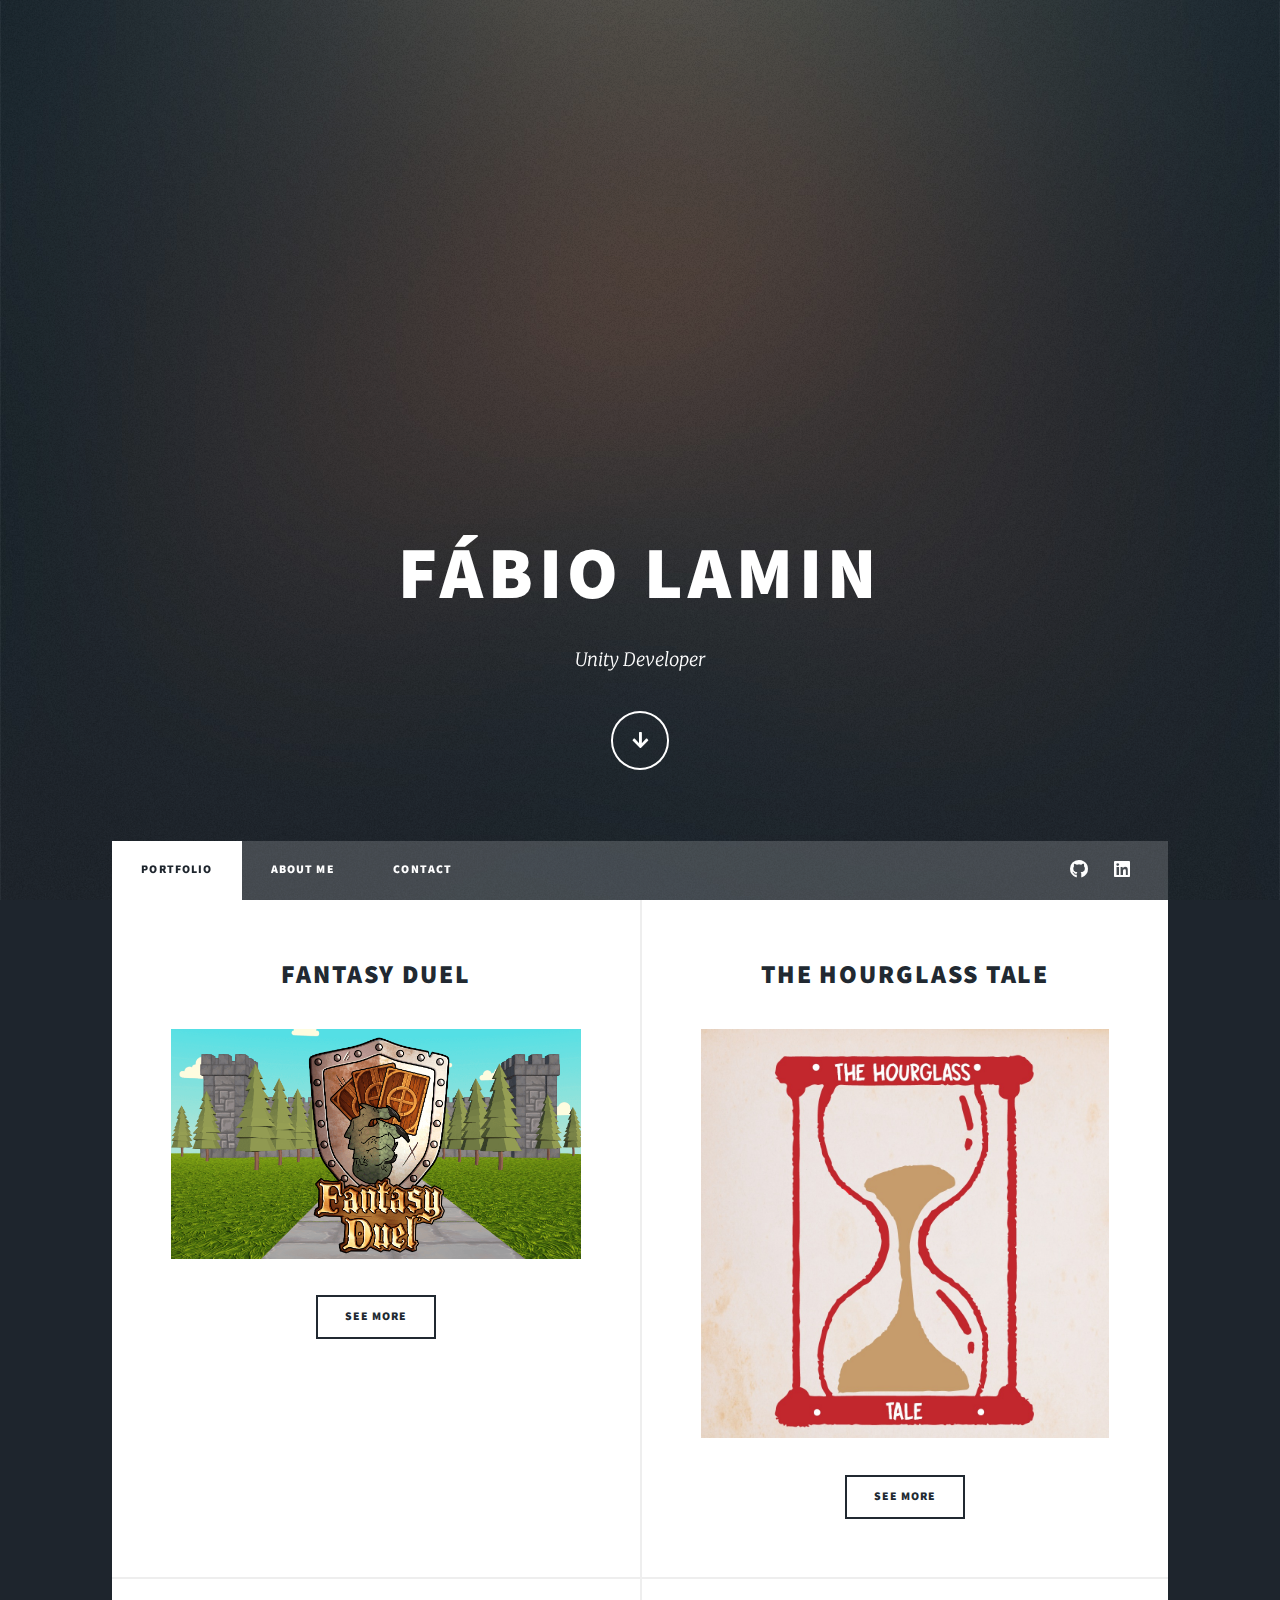
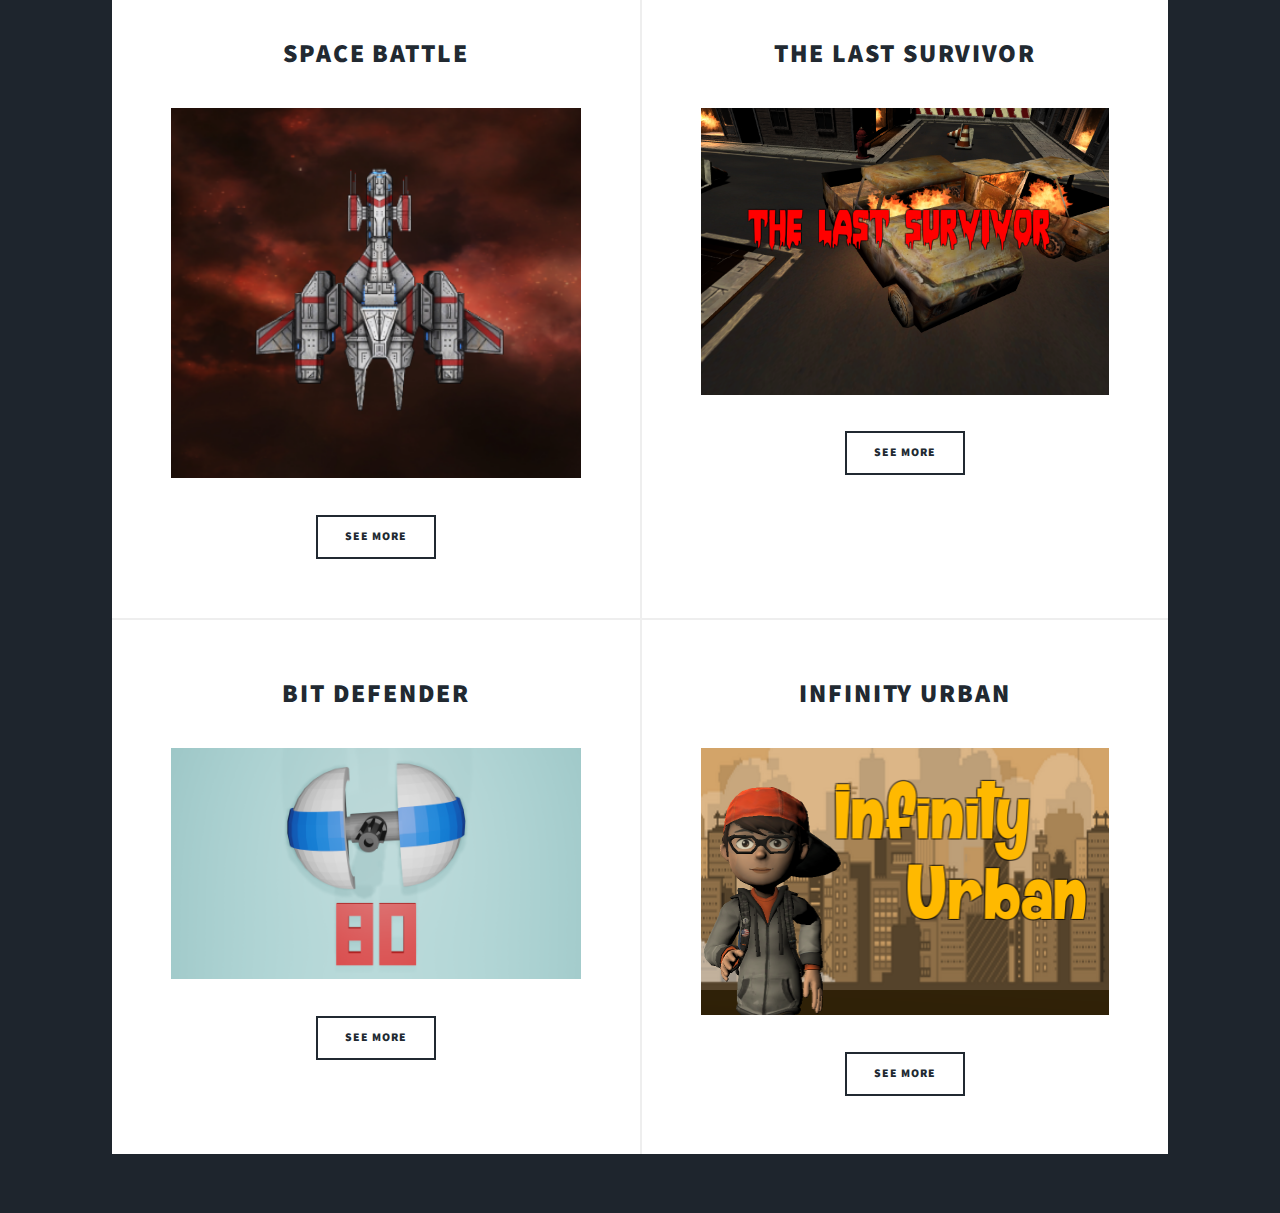
==== index.html @ de96f1af "Update index.html" ====
<!DOCTYPE HTML>

<html>
	<head>
		<title>Fábio Lamin</title>
		<meta charset="utf-8" />
		<meta name="viewport" content="width=device-width, initial-scale=1, user-scalable=no" />
		<link rel="stylesheet" href="assets/css/main.css" />
		<noscript><link rel="stylesheet" href="assets/css/noscript.css" /></noscript>
	</head>
	<body class="is-preload">

		<!-- Wrapper -->
			<div id="wrapper" class="fade-in">

				<!-- Intro -->
					<div id="intro">
						<h1>Fábio Lamin</h1>
						<p>Unity Developer</p>
						<ul class="actions">
							<li><a href="#header" class="button icon solid solo fa-arrow-down scrolly">Continue</a></li>
						</ul>
					</div>

				<!-- Header -->
					<header id="header">
						<a href="index.html" class="logo">Fábio Lamin</a>
					</header>

				<!-- Nav -->
					<nav id="nav">
						<ul class="links">
							<li class="active"><a href="index.html">Portfolio</a></li>
							<li><a href="aboutme.html">About me</a></li>
							<li><a href="contact.html">Contact</a></li>
						</ul>
						<ul class="icons">
			
							<li><a href="https://github.com/fabiolamin" target="_blank" class="icon brands fa-github"><span class="label">GitHub</span></a></li>
							<li><a href="https://www.linkedin.com/in/fábio-lamin-81b87516a" target="_blank" class="icon brands fa-linkedin"><span class="label">Linkedin</span></a></li>
							
						</ul>
					</nav>

				<!-- Main -->
					<div id="main">
						<!-- Posts -->
							<section class="posts">
								<article>
									<header>
										<h2>Fantasy Duel</h2>
									</header>
									<img class="image fit" src="images/fantasy_duel.png" alt="" />
										<a href="fantasy-duel.html" class="button">See more</a>
								</article>
								<article>
									<header>
										<h2>The Hourglass Tale</h2>
									</header>
									<img class="image fit" src="images/the_hourglass_tale.jpeg" alt="" />
										<a href="the-hourglass-tale.html" class="button">See more</a>
								</article>
								 <article> 
									<header>
										<h2>Space Battle</h2>
									</header>
									<img class="image fit" src="images/space_battle.png" alt="" />
										<a href="space-battle.html" class="button">See more</a>
								</article>
								<article>
									<header>
										<h2>The Last Survivor</h2>
									</header>
									<img class="image fit" src="images/the_last_survivor.PNG" alt="" />
										<a href="the-last-survivor.html" class="button">See more</a>
								</article>
								<article>
									<header>
										<h2>Bit Defender</h2>
									</header>
									<img class="image fit" src="images/bit_defender.png" alt="" />
										<a href="bit-defender.html" class="button">See more</a>
								</article>
								<article>
									<header>
										<h2>Infinity Urban</h2>
									</header>
									<img class="image fit" src="images/infinity_urban.PNG" alt="" />
										<a href="infinity-urban.html" class="button">See more</a>
								</article>
							</section>

					</div>

					<div id="copyright">
					</div>
			</div>

		<!-- Scripts -->
			<script src="assets/js/jquery.min.js"></script>
			<script src="assets/js/jquery.scrollex.min.js"></script>
			<script src="assets/js/jquery.scrolly.min.js"></script>
			<script src="assets/js/browser.min.js"></script>
			<script src="assets/js/breakpoints.min.js"></script>
			<script src="assets/js/util.js"></script>
			<script src="assets/js/main.js"></script>

	</body>
</html>
---- assets/css/main.css ----
@import url(fontawesome-all.min.css);
@import url("https://fonts.googleapis.com/css?family=Merriweather:300,700,300italic,700italic|Source+Sans+Pro:900");

/*
	Massively by HTML5 UP
	html5up.net | @ajlkn
	Free for personal and commercial use under the CCA 3.0 license (html5up.net/license)
*/

html, body, div, span, applet, object,
iframe, h1, h2, h3, h4, h5, h6, p, blockquote,
pre, a, abbr, acronym, address, big, cite,
code, del, dfn, em, img, ins, kbd, q, s, samp,
small, strike, strong, sub, sup, tt, var, b,
u, i, center, dl, dt, dd, ol, ul, li, fieldset,
form, label, legend, table, caption, tbody,
tfoot, thead, tr, th, td, article, aside,
canvas, details, embed, figure, figcaption,
footer, header, hgroup, menu, nav, output, ruby,
section, summary, time, mark, audio, video {
	margin: 0;
	padding: 0;
	border: 0;
	font-size: 100%;
	font: inherit;
	vertical-align: baseline;}

article, aside, details, figcaption, figure,
footer, header, hgroup, menu, nav, section {
	display: block;}

body {
	line-height: 1;
}

ol, ul {
	list-style: none;
}

blockquote, q {
	quotes: none;
}

	blockquote:before, blockquote:after, q:before, q:after {
		content: '';
		content: none;
	}

table {
	border-collapse: collapse;
	border-spacing: 0;
}

body {
	-webkit-text-size-adjust: none;
}

mark {
	background-color: transparent;
	color: inherit;
}

input::-moz-focus-inner {
	border: 0;
	padding: 0;
}

input, select, textarea {
	-moz-appearance: none;
	-webkit-appearance: none;
	-ms-appearance: none;
	appearance: none;
}

/* Basic */

	@-ms-viewport {
		width: device-width;
	}

	body {
		-ms-overflow-style: scrollbar;
	}

	@media screen and (max-width: 480px) {

		html, body {
			min-width: 320px;
		}

	}

	html {
		box-sizing: border-box;
	}

	*, *:before, *:after {
		box-sizing: inherit;
	}

	body {
		background-color: #1e252d;
	}

		body.is-preload *, body.is-preload *:before, body.is-preload *:after {
			-moz-animation: none !important;
			-webkit-animation: none !important;
			-ms-animation: none !important;
			animation: none !important;
			-moz-transition: none !important;
			-webkit-transition: none !important;
			-ms-transition: none !important;
			transition: none !important;
		}

/* Type */

	html {
		font-size: 16pt;
	}

		@media screen and (max-width: 1680px) {

			html {
				font-size: 12pt;
			}

		}

		@media screen and (max-width: 1280px) {

			html {
				font-size: 11pt;
			}

		}

		@media screen and (max-width: 360px) {

			html {
				font-size: 10pt;
			}

		}

	body {
		color: #212931;
	}

	body, input, select, textarea {
		font-family: "Merriweather", Georgia, serif;
		font-weight: 300;
		font-size: 1rem;
		line-height: 2.375;
	}

	a {
		-moz-transition: color 0.2s ease-in-out, background-color 0.2s ease-in-out, border-color 0.2s ease-in-out, box-shadow 0.2s ease-in-out;
		-webkit-transition: color 0.2s ease-in-out, background-color 0.2s ease-in-out, border-color 0.2s ease-in-out, box-shadow 0.2s ease-in-out;
		-ms-transition: color 0.2s ease-in-out, background-color 0.2s ease-in-out, border-color 0.2s ease-in-out, box-shadow 0.2s ease-in-out;
		transition: color 0.2s ease-in-out, background-color 0.2s ease-in-out, border-color 0.2s ease-in-out, box-shadow 0.2s ease-in-out;
		border-bottom: dotted 1px;
		text-decoration: none;
	}

		a:hover {
			border-bottom-color: transparent;
		}

	strong, b {
		font-weight: 600;
	}

	em, i {
		font-style: italic;
	}

	p {
		text-align: justify;
		margin: 0 0 2rem 0;
	}

	h1, h2, h3, h4, h5, h6 {
		font-family: "Source Sans Pro", Helvetica, sans-serif;
		font-weight: 900;
		line-height: 1.5;
		letter-spacing: 0.075em;
		text-transform: uppercase;
		margin: 0 0 1rem 0;
	}

		h1 a, h2 a, h3 a, h4 a, h5 a, h6 a {
			border-bottom: 0;
			color: inherit;
			text-decoration: none;
		}

	h1 {
		font-size: 4rem;
		line-height: 1.1;
		margin: 0 0 2rem 0;
	}

	h2 {
		font-size: 1.75rem;
		line-height: 1.3;
		margin: 0 0 1.5rem 0;
	}

	h3 {
		font-size: 1.25rem;
		margin: 0 0 1.5rem 0;
	}

	h4 {
		font-size: 1rem;
	}

	h5 {
		font-size: 0.9rem;
	}

	h6 {
		font-size: 0.8rem;
	}

	sub {
		font-size: 0.8rem;
		position: relative;
		top: 0.5rem;
	}

	sup {
		font-size: 0.8rem;
		position: relative;
		top: -0.5rem;
	}

	blockquote {
		border-left: solid 4px;
		font-style: italic;
		margin: 0 0 2rem 0;
		padding: 0.5rem 0 0.5rem 2rem;
	}

	code {
		border: solid 2px;
		font-family: "Courier New", monospace;
		font-size: 0.9rem;
		margin: 0 0.25rem;
		padding: 0.25rem 0.65rem;
	}

	pre {
		-webkit-overflow-scrolling: touch;
		font-family: "Courier New", monospace;
		font-size: 0.9rem;
		margin: 0 0 2rem 0;
	}

		pre code {
			display: block;
			line-height: 1.75;
			padding: 1rem 1.5rem;
			overflow-x: auto;
		}

	hr {
		border: 0;
		border-bottom: solid 2px;
		margin: 3rem 0;
	}

		hr.major {
			margin: 5rem 0;
		}

	.align-left {
		text-align: left;
	}

	.align-center {
		text-align: center;
	}

	.align-right {
		text-align: right;
	}

	input, select, textarea {
		color: #212931;
	}

	a {
		color: #212931;
		border-bottom-color: rgba(33, 41, 49, 0.5);
	}

		a:hover {
			border-bottom-color: transparent;
			color: #18bfef !important;
		}

	strong, b {
		color: #212931;
	}

	h1, h2, h3, h4, h5, h6 {
		color: #212931;
	}

	blockquote {
		border-left-color: #eeeeee;
	}

	code {
		background: rgba(220, 220, 220, 0.25);
		border-color: #eeeeee;
	}

	hr {
		border-bottom-color: #eeeeee;
	}

/* Row */

	.row {
		display: flex;
		flex-wrap: wrap;
		box-sizing: border-box;
		align-items: stretch;
	}

		.row > * {
			box-sizing: border-box;
		}

		.row.gtr-uniform > * > :last-child {
			margin-bottom: 0;
		}

		.row.aln-left {
			justify-content: flex-start;
		}

		.row.aln-center {
			justify-content: center;
		}

		.row.aln-right {
			justify-content: flex-end;
		}

		.row.aln-top {
			align-items: flex-start;
		}

		.row.aln-middle {
			align-items: center;
		}

		.row.aln-bottom {
			align-items: flex-end;
		}

		.row > .imp {
			order: -1;
		}

		.row > .col-1 {
			width: 8.33333%;
		}

		.row > .off-1 {
			margin-left: 8.33333%;
		}

		.row > .col-2 {
			width: 16.66667%;
		}

		.row > .off-2 {
			margin-left: 16.66667%;
		}

		.row > .col-3 {
			width: 25%;
		}

		.row > .off-3 {
			margin-left: 25%;
		}

		.row > .col-4 {
			width: 33.33333%;
		}

		.row > .off-4 {
			margin-left: 33.33333%;
		}

		.row > .col-5 {
			width: 41.66667%;
		}

		.row > .off-5 {
			margin-left: 41.66667%;
		}

		.row > .col-6 {
			width: 50%;
		}

		.row > .off-6 {
			margin-left: 50%;
		}

		.row > .col-7 {
			width: 58.33333%;
		}

		.row > .off-7 {
			margin-left: 58.33333%;
		}

		.row > .col-8 {
			width: 66.66667%;
		}

		.row > .off-8 {
			margin-left: 66.66667%;
		}

		.row > .col-9 {
			width: 75%;
		}

		.row > .off-9 {
			margin-left: 75%;
		}

		.row > .col-10 {
			width: 83.33333%;
		}

		.row > .off-10 {
			margin-left: 83.33333%;
		}

		.row > .col-11 {
			width: 91.66667%;
		}

		.row > .off-11 {
			margin-left: 91.66667%;
		}

		.row > .col-12 {
			width: 100%;
		}

		.row > .off-12 {
			margin-left: 100%;
		}

		.row.gtr-0 {
			margin-top: 0;
			margin-left: 0rem;
		}

			.row.gtr-0 > * {
				padding: 0 0 0 0rem;
			}

			.row.gtr-0.gtr-uniform {
				margin-top: 0rem;
			}

				.row.gtr-0.gtr-uniform > * {
					padding-top: 0rem;
				}

		.row.gtr-25 {
			margin-top: 0;
			margin-left: -0.375rem;
		}

			.row.gtr-25 > * {
				padding: 0 0 0 0.375rem;
			}

			.row.gtr-25.gtr-uniform {
				margin-top: -0.375rem;
			}

				.row.gtr-25.gtr-uniform > * {
					padding-top: 0.375rem;
				}

		.row.gtr-50 {
			margin-top: 0;
			margin-left: -0.75rem;
		}

			.row.gtr-50 > * {
				padding: 0 0 0 0.75rem;
			}

			.row.gtr-50.gtr-uniform {
				margin-top: -0.75rem;
			}

				.row.gtr-50.gtr-uniform > * {
					padding-top: 0.75rem;
				}

		.row {
			margin-top: 0;
			margin-left: -1.5rem;
		}

			.row > * {
				padding: 0 0 0 1.5rem;
			}

			.row.gtr-uniform {
				margin-top: -1.5rem;
			}

				.row.gtr-uniform > * {
					padding-top: 1.5rem;
				}

		.row.gtr-150 {
			margin-top: 0;
			margin-left: -2.25rem;
		}

			.row.gtr-150 > * {
				padding: 0 0 0 2.25rem;
			}

			.row.gtr-150.gtr-uniform {
				margin-top: -2.25rem;
			}

				.row.gtr-150.gtr-uniform > * {
					padding-top: 2.25rem;
				}

		.row.gtr-200 {
			margin-top: 0;
			margin-left: -3rem;
		}

			.row.gtr-200 > * {
				padding: 0 0 0 3rem;
			}

			.row.gtr-200.gtr-uniform {
				margin-top: -3rem;
			}

				.row.gtr-200.gtr-uniform > * {
					padding-top: 3rem;
				}

		@media screen and (max-width: 1680px) {

			.row {
				display: flex;
				flex-wrap: wrap;
				box-sizing: border-box;
				align-items: stretch;
			}

				.row > * {
					box-sizing: border-box;
				}

				.row.gtr-uniform > * > :last-child {
					margin-bottom: 0;
				}

				.row.aln-left {
					justify-content: flex-start;
				}

				.row.aln-center {
					justify-content: center;
				}

				.row.aln-right {
					justify-content: flex-end;
				}

				.row.aln-top {
					align-items: flex-start;
				}

				.row.aln-middle {
					align-items: center;
				}

				.row.aln-bottom {
					align-items: flex-end;
				}

				.row > .imp-xlarge {
					order: -1;
				}

				.row > .col-1-xlarge {
					width: 8.33333%;
				}

				.row > .off-1-xlarge {
					margin-left: 8.33333%;
				}

				.row > .col-2-xlarge {
					width: 16.66667%;
				}

				.row > .off-2-xlarge {
					margin-left: 16.66667%;
				}

				.row > .col-3-xlarge {
					width: 25%;
				}

				.row > .off-3-xlarge {
					margin-left: 25%;
				}

				.row > .col-4-xlarge {
					width: 33.33333%;
				}

				.row > .off-4-xlarge {
					margin-left: 33.33333%;
				}

				.row > .col-5-xlarge {
					width: 41.66667%;
				}

				.row > .off-5-xlarge {
					margin-left: 41.66667%;
				}

				.row > .col-6-xlarge {
					width: 50%;
				}

				.row > .off-6-xlarge {
					margin-left: 50%;
				}

				.row > .col-7-xlarge {
					width: 58.33333%;
				}

				.row > .off-7-xlarge {
					margin-left: 58.33333%;
				}

				.row > .col-8-xlarge {
					width: 66.66667%;
				}

				.row > .off-8-xlarge {
					margin-left: 66.66667%;
				}

				.row > .col-9-xlarge {
					width: 75%;
				}

				.row > .off-9-xlarge {
					margin-left: 75%;
				}

				.row > .col-10-xlarge {
					width: 83.33333%;
				}

				.row > .off-10-xlarge {
					margin-left: 83.33333%;
				}

				.row > .col-11-xlarge {
					width: 91.66667%;
				}

				.row > .off-11-xlarge {
					margin-left: 91.66667%;
				}

				.row > .col-12-xlarge {
					width: 100%;
				}

				.row > .off-12-xlarge {
					margin-left: 100%;
				}

				.row.gtr-0 {
					margin-top: 0;
					margin-left: 0rem;
				}

					.row.gtr-0 > * {
						padding: 0 0 0 0rem;
					}

					.row.gtr-0.gtr-uniform {
						margin-top: 0rem;
					}

						.row.gtr-0.gtr-uniform > * {
							padding-top: 0rem;
						}

				.row.gtr-25 {
					margin-top: 0;
					margin-left: -0.375rem;
				}

					.row.gtr-25 > * {
						padding: 0 0 0 0.375rem;
					}

					.row.gtr-25.gtr-uniform {
						margin-top: -0.375rem;
					}

						.row.gtr-25.gtr-uniform > * {
							padding-top: 0.375rem;
						}

				.row.gtr-50 {
					margin-top: 0;
					margin-left: -0.75rem;
				}

					.row.gtr-50 > * {
						padding: 0 0 0 0.75rem;
					}

					.row.gtr-50.gtr-uniform {
						margin-top: -0.75rem;
					}

						.row.gtr-50.gtr-uniform > * {
							padding-top: 0.75rem;
						}

				.row {
					margin-top: 0;
					margin-left: -1.5rem;
				}

					.row > * {
						padding: 0 0 0 1.5rem;
					}

					.row.gtr-uniform {
						margin-top: -1.5rem;
					}

						.row.gtr-uniform > * {
							padding-top: 1.5rem;
						}

				.row.gtr-150 {
					margin-top: 0;
					margin-left: -2.25rem;
				}

					.row.gtr-150 > * {
						padding: 0 0 0 2.25rem;
					}

					.row.gtr-150.gtr-uniform {
						margin-top: -2.25rem;
					}

						.row.gtr-150.gtr-uniform > * {
							padding-top: 2.25rem;
						}

				.row.gtr-200 {
					margin-top: 0;
					margin-left: -3rem;
				}

					.row.gtr-200 > * {
						padding: 0 0 0 3rem;
					}

					.row.gtr-200.gtr-uniform {
						margin-top: -3rem;
					}

						.row.gtr-200.gtr-uniform > * {
							padding-top: 3rem;
						}

		}

		@media screen and (max-width: 1280px) {

			.row {
				display: flex;
				flex-wrap: wrap;
				box-sizing: border-box;
				align-items: stretch;
			}

				.row > * {
					box-sizing: border-box;
				}

				.row.gtr-uniform > * > :last-child {
					margin-bottom: 0;
				}

				.row.aln-left {
					justify-content: flex-start;
				}

				.row.aln-center {
					justify-content: center;
				}

				.row.aln-right {
					justify-content: flex-end;
				}

				.row.aln-top {
					align-items: flex-start;
				}

				.row.aln-middle {
					align-items: center;
				}

				.row.aln-bottom {
					align-items: flex-end;
				}

				.row > .imp-large {
					order: -1;
				}

				.row > .col-1-large {
					width: 8.33333%;
				}

				.row > .off-1-large {
					margin-left: 8.33333%;
				}

				.row > .col-2-large {
					width: 16.66667%;
				}

				.row > .off-2-large {
					margin-left: 16.66667%;
				}

				.row > .col-3-large {
					width: 25%;
				}

				.row > .off-3-large {
					margin-left: 25%;
				}

				.row > .col-4-large {
					width: 33.33333%;
				}

				.row > .off-4-large {
					margin-left: 33.33333%;
				}

				.row > .col-5-large {
					width: 41.66667%;
				}

				.row > .off-5-large {
					margin-left: 41.66667%;
				}

				.row > .col-6-large {
					width: 50%;
				}

				.row > .off-6-large {
					margin-left: 50%;
				}

				.row > .col-7-large {
					width: 58.33333%;
				}

				.row > .off-7-large {
					margin-left: 58.33333%;
				}

				.row > .col-8-large {
					width: 66.66667%;
				}

				.row > .off-8-large {
					margin-left: 66.66667%;
				}

				.row > .col-9-large {
					width: 75%;
				}

				.row > .off-9-large {
					margin-left: 75%;
				}

				.row > .col-10-large {
					width: 83.33333%;
				}

				.row > .off-10-large {
					margin-left: 83.33333%;
				}

				.row > .col-11-large {
					width: 91.66667%;
				}

				.row > .off-11-large {
					margin-left: 91.66667%;
				}

				.row > .col-12-large {
					width: 100%;
				}

				.row > .off-12-large {
					margin-left: 100%;
				}

				.row.gtr-0 {
					margin-top: 0;
					margin-left: 0rem;
				}

					.row.gtr-0 > * {
						padding: 0 0 0 0rem;
					}

					.row.gtr-0.gtr-uniform {
						margin-top: 0rem;
					}

						.row.gtr-0.gtr-uniform > * {
							padding-top: 0rem;
						}

				.row.gtr-25 {
					margin-top: 0;
					margin-left: -0.375rem;
				}

					.row.gtr-25 > * {
						padding: 0 0 0 0.375rem;
					}

					.row.gtr-25.gtr-uniform {
						margin-top: -0.375rem;
					}

						.row.gtr-25.gtr-uniform > * {
							padding-top: 0.375rem;
						}

				.row.gtr-50 {
					margin-top: 0;
					margin-left: -0.75rem;
				}

					.row.gtr-50 > * {
						padding: 0 0 0 0.75rem;
					}

					.row.gtr-50.gtr-uniform {
						margin-top: -0.75rem;
					}

						.row.gtr-50.gtr-uniform > * {
							padding-top: 0.75rem;
						}

				.row {
					margin-top: 0;
					margin-left: -1.5rem;
				}

					.row > * {
						padding: 0 0 0 1.5rem;
					}

					.row.gtr-uniform {
						margin-top: -1.5rem;
					}

						.row.gtr-uniform > * {
							padding-top: 1.5rem;
						}

				.row.gtr-150 {
					margin-top: 0;
					margin-left: -2.25rem;
				}

					.row.gtr-150 > * {
						padding: 0 0 0 2.25rem;
					}

					.row.gtr-150.gtr-uniform {
						margin-top: -2.25rem;
					}

						.row.gtr-150.gtr-uniform > * {
							padding-top: 2.25rem;
						}

				.row.gtr-200 {
					margin-top: 0;
					margin-left: -3rem;
				}

					.row.gtr-200 > * {
						padding: 0 0 0 3rem;
					}

					.row.gtr-200.gtr-uniform {
						margin-top: -3rem;
					}

						.row.gtr-200.gtr-uniform > * {
							padding-top: 3rem;
						}

		}

		@media screen and (max-width: 980px) {

			.row {
				display: flex;
				flex-wrap: wrap;
				box-sizing: border-box;
				align-items: stretch;
			}

				.row > * {
					box-sizing: border-box;
				}

				.row.gtr-uniform > * > :last-child {
					margin-bottom: 0;
				}

				.row.aln-left {
					justify-content: flex-start;
				}

				.row.aln-center {
					justify-content: center;
				}

				.row.aln-right {
					justify-content: flex-end;
				}

				.row.aln-top {
					align-items: flex-start;
				}

				.row.aln-middle {
					align-items: center;
				}

				.row.aln-bottom {
					align-items: flex-end;
				}

				.row > .imp-medium {
					order: -1;
				}

				.row > .col-1-medium {
					width: 8.33333%;
				}

				.row > .off-1-medium {
					margin-left: 8.33333%;
				}

				.row > .col-2-medium {
					width: 16.66667%;
				}

				.row > .off-2-medium {
					margin-left: 16.66667%;
				}

				.row > .col-3-medium {
					width: 25%;
				}

				.row > .off-3-medium {
					margin-left: 25%;
				}

				.row > .col-4-medium {
					width: 33.33333%;
				}

				.row > .off-4-medium {
					margin-left: 33.33333%;
				}

				.row > .col-5-medium {
					width: 41.66667%;
				}

				.row > .off-5-medium {
					margin-left: 41.66667%;
				}

				.row > .col-6-medium {
					width: 50%;
				}

				.row > .off-6-medium {
					margin-left: 50%;
				}

				.row > .col-7-medium {
					width: 58.33333%;
				}

				.row > .off-7-medium {
					margin-left: 58.33333%;
				}

				.row > .col-8-medium {
					width: 66.66667%;
				}

				.row > .off-8-medium {
					margin-left: 66.66667%;
				}

				.row > .col-9-medium {
					width: 75%;
				}

				.row > .off-9-medium {
					margin-left: 75%;
				}

				.row > .col-10-medium {
					width: 83.33333%;
				}

				.row > .off-10-medium {
					margin-left: 83.33333%;
				}

				.row > .col-11-medium {
					width: 91.66667%;
				}

				.row > .off-11-medium {
					margin-left: 91.66667%;
				}

				.row > .col-12-medium {
					width: 100%;
				}

				.row > .off-12-medium {
					margin-left: 100%;
				}

				.row.gtr-0 {
					margin-top: 0;
					margin-left: 0rem;
				}

					.row.gtr-0 > * {
						padding: 0 0 0 0rem;
					}

					.row.gtr-0.gtr-uniform {
						margin-top: 0rem;
					}

						.row.gtr-0.gtr-uniform > * {
							padding-top: 0rem;
						}

				.row.gtr-25 {
					margin-top: 0;
					margin-left: -0.375rem;
				}

					.row.gtr-25 > * {
						padding: 0 0 0 0.375rem;
					}

					.row.gtr-25.gtr-uniform {
						margin-top: -0.375rem;
					}

						.row.gtr-25.gtr-uniform > * {
							padding-top: 0.375rem;
						}

				.row.gtr-50 {
					margin-top: 0;
					margin-left: -0.75rem;
				}

					.row.gtr-50 > * {
						padding: 0 0 0 0.75rem;
					}

					.row.gtr-50.gtr-uniform {
						margin-top: -0.75rem;
					}

						.row.gtr-50.gtr-uniform > * {
							padding-top: 0.75rem;
						}

				.row {
					margin-top: 0;
					margin-left: -1.5rem;
				}

					.row > * {
						padding: 0 0 0 1.5rem;
					}

					.row.gtr-uniform {
						margin-top: -1.5rem;
					}

						.row.gtr-uniform > * {
							padding-top: 1.5rem;
						}

				.row.gtr-150 {
					margin-top: 0;
					margin-left: -2.25rem;
				}

					.row.gtr-150 > * {
						padding: 0 0 0 2.25rem;
					}

					.row.gtr-150.gtr-uniform {
						margin-top: -2.25rem;
					}

						.row.gtr-150.gtr-uniform > * {
							padding-top: 2.25rem;
						}

				.row.gtr-200 {
					margin-top: 0;
					margin-left: -3rem;
				}

					.row.gtr-200 > * {
						padding: 0 0 0 3rem;
					}

					.row.gtr-200.gtr-uniform {
						margin-top: -3rem;
					}

						.row.gtr-200.gtr-uniform > * {
							padding-top: 3rem;
						}

		}

		@media screen and (max-width: 736px) {

			.row {
				display: flex;
				flex-wrap: wrap;
				box-sizing: border-box;
				align-items: stretch;
			}

				.row > * {
					box-sizing: border-box;
				}

				.row.gtr-uniform > * > :last-child {
					margin-bottom: 0;
				}

				.row.aln-left {
					justify-content: flex-start;
				}

				.row.aln-center {
					justify-content: center;
				}

				.row.aln-right {
					justify-content: flex-end;
				}

				.row.aln-top {
					align-items: flex-start;
				}

				.row.aln-middle {
					align-items: center;
				}

				.row.aln-bottom {
					align-items: flex-end;
				}

				.row > .imp-small {
					order: -1;
				}

				.row > .col-1-small {
					width: 8.33333%;
				}

				.row > .off-1-small {
					margin-left: 8.33333%;
				}

				.row > .col-2-small {
					width: 16.66667%;
				}

				.row > .off-2-small {
					margin-left: 16.66667%;
				}

				.row > .col-3-small {
					width: 25%;
				}

				.row > .off-3-small {
					margin-left: 25%;
				}

				.row > .col-4-small {
					width: 33.33333%;
				}

				.row > .off-4-small {
					margin-left: 33.33333%;
				}

				.row > .col-5-small {
					width: 41.66667%;
				}

				.row > .off-5-small {
					margin-left: 41.66667%;
				}

				.row > .col-6-small {
					width: 50%;
				}

				.row > .off-6-small {
					margin-left: 50%;
				}

				.row > .col-7-small {
					width: 58.33333%;
				}

				.row > .off-7-small {
					margin-left: 58.33333%;
				}

				.row > .col-8-small {
					width: 66.66667%;
				}

				.row > .off-8-small {
					margin-left: 66.66667%;
				}

				.row > .col-9-small {
					width: 75%;
				}

				.row > .off-9-small {
					margin-left: 75%;
				}

				.row > .col-10-small {
					width: 83.33333%;
				}

				.row > .off-10-small {
					margin-left: 83.33333%;
				}

				.row > .col-11-small {
					width: 91.66667%;
				}

				.row > .off-11-small {
					margin-left: 91.66667%;
				}

				.row > .col-12-small {
					width: 100%;
				}

				.row > .off-12-small {
					margin-left: 100%;
				}

				.row.gtr-0 {
					margin-top: 0;
					margin-left: 0rem;
				}

					.row.gtr-0 > * {
						padding: 0 0 0 0rem;
					}

					.row.gtr-0.gtr-uniform {
						margin-top: 0rem;
					}

						.row.gtr-0.gtr-uniform > * {
							padding-top: 0rem;
						}

				.row.gtr-25 {
					margin-top: 0;
					margin-left: -0.375rem;
				}

					.row.gtr-25 > * {
						padding: 0 0 0 0.375rem;
					}

					.row.gtr-25.gtr-uniform {
						margin-top: -0.375rem;
					}

						.row.gtr-25.gtr-uniform > * {
							padding-top: 0.375rem;
						}

				.row.gtr-50 {
					margin-top: 0;
					margin-left: -0.75rem;
				}

					.row.gtr-50 > * {
						padding: 0 0 0 0.75rem;
					}

					.row.gtr-50.gtr-uniform {
						margin-top: -0.75rem;
					}

						.row.gtr-50.gtr-uniform > * {
							padding-top: 0.75rem;
						}

				.row {
					margin-top: 0;
					margin-left: -1.5rem;
				}

					.row > * {
						padding: 0 0 0 1.5rem;
					}

					.row.gtr-uniform {
						margin-top: -1.5rem;
					}

						.row.gtr-uniform > * {
							padding-top: 1.5rem;
						}

				.row.gtr-150 {
					margin-top: 0;
					margin-left: -2.25rem;
				}

					.row.gtr-150 > * {
						padding: 0 0 0 2.25rem;
					}

					.row.gtr-150.gtr-uniform {
						margin-top: -2.25rem;
					}

						.row.gtr-150.gtr-uniform > * {
							padding-top: 2.25rem;
						}

				.row.gtr-200 {
					margin-top: 0;
					margin-left: -3rem;
				}

					.row.gtr-200 > * {
						padding: 0 0 0 3rem;
					}

					.row.gtr-200.gtr-uniform {
						margin-top: -3rem;
					}

						.row.gtr-200.gtr-uniform > * {
							padding-top: 3rem;
						}

		}

		@media screen and (max-width: 480px) {

			.row {
				display: flex;
				flex-wrap: wrap;
				box-sizing: border-box;
				align-items: stretch;
			}

				.row > * {
					box-sizing: border-box;
				}

				.row.gtr-uniform > * > :last-child {
					margin-bottom: 0;
				}

				.row.aln-left {
					justify-content: flex-start;
				}

				.row.aln-center {
					justify-content: center;
				}

				.row.aln-right {
					justify-content: flex-end;
				}

				.row.aln-top {
					align-items: flex-start;
				}

				.row.aln-middle {
					align-items: center;
				}

				.row.aln-bottom {
					align-items: flex-end;
				}

				.row > .imp-xsmall {
					order: -1;
				}

				.row > .col-1-xsmall {
					width: 8.33333%;
				}

				.row > .off-1-xsmall {
					margin-left: 8.33333%;
				}

				.row > .col-2-xsmall {
					width: 16.66667%;
				}

				.row > .off-2-xsmall {
					margin-left: 16.66667%;
				}

				.row > .col-3-xsmall {
					width: 25%;
				}

				.row > .off-3-xsmall {
					margin-left: 25%;
				}

				.row > .col-4-xsmall {
					width: 33.33333%;
				}

				.row > .off-4-xsmall {
					margin-left: 33.33333%;
				}

				.row > .col-5-xsmall {
					width: 41.66667%;
				}

				.row > .off-5-xsmall {
					margin-left: 41.66667%;
				}

				.row > .col-6-xsmall {
					width: 50%;
				}

				.row > .off-6-xsmall {
					margin-left: 50%;
				}

				.row > .col-7-xsmall {
					width: 58.33333%;
				}

				.row > .off-7-xsmall {
					margin-left: 58.33333%;
				}

				.row > .col-8-xsmall {
					width: 66.66667%;
				}

				.row > .off-8-xsmall {
					margin-left: 66.66667%;
				}

				.row > .col-9-xsmall {
					width: 75%;
				}

				.row > .off-9-xsmall {
					margin-left: 75%;
				}

				.row > .col-10-xsmall {
					width: 83.33333%;
				}

				.row > .off-10-xsmall {
					margin-left: 83.33333%;
				}

				.row > .col-11-xsmall {
					width: 91.66667%;
				}

				.row > .off-11-xsmall {
					margin-left: 91.66667%;
				}

				.row > .col-12-xsmall {
					width: 100%;
				}

				.row > .off-12-xsmall {
					margin-left: 100%;
				}

				.row.gtr-0 {
					margin-top: 0;
					margin-left: 0rem;
				}

					.row.gtr-0 > * {
						padding: 0 0 0 0rem;
					}

					.row.gtr-0.gtr-uniform {
						margin-top: 0rem;
					}

						.row.gtr-0.gtr-uniform > * {
							padding-top: 0rem;
						}

				.row.gtr-25 {
					margin-top: 0;
					margin-left: -0.375rem;
				}

					.row.gtr-25 > * {
						padding: 0 0 0 0.375rem;
					}

					.row.gtr-25.gtr-uniform {
						margin-top: -0.375rem;
					}

						.row.gtr-25.gtr-uniform > * {
							padding-top: 0.375rem;
						}

				.row.gtr-50 {
					margin-top: 0;
					margin-left: -0.75rem;
				}

					.row.gtr-50 > * {
						padding: 0 0 0 0.75rem;
					}

					.row.gtr-50.gtr-uniform {
						margin-top: -0.75rem;
					}

						.row.gtr-50.gtr-uniform > * {
							padding-top: 0.75rem;
						}

				.row {
					margin-top: 0;
					margin-left: -1.5rem;
				}

					.row > * {
						padding: 0 0 0 1.5rem;
					}

					.row.gtr-uniform {
						margin-top: -1.5rem;
					}

						.row.gtr-uniform > * {
							padding-top: 1.5rem;
						}

				.row.gtr-150 {
					margin-top: 0;
					margin-left: -2.25rem;
				}

					.row.gtr-150 > * {
						padding: 0 0 0 2.25rem;
					}

					.row.gtr-150.gtr-uniform {
						margin-top: -2.25rem;
					}

						.row.gtr-150.gtr-uniform > * {
							padding-top: 2.25rem;
						}

				.row.gtr-200 {
					margin-top: 0;
					margin-left: -3rem;
				}

					.row.gtr-200 > * {
						padding: 0 0 0 3rem;
					}

					.row.gtr-200.gtr-uniform {
						margin-top: -3rem;
					}

						.row.gtr-200.gtr-uniform > * {
							padding-top: 3rem;
						}

		}

		@media screen and (max-width: 360px) {

			.row {
				display: flex;
				flex-wrap: wrap;
				box-sizing: border-box;
				align-items: stretch;
			}

				.row > * {
					box-sizing: border-box;
				}

				.row.gtr-uniform > * > :last-child {
					margin-bottom: 0;
				}

				.row.aln-left {
					justify-content: flex-start;
				}

				.row.aln-center {
					justify-content: center;
				}

				.row.aln-right {
					justify-content: flex-end;
				}

				.row.aln-top {
					align-items: flex-start;
				}

				.row.aln-middle {
					align-items: center;
				}

				.row.aln-bottom {
					align-items: flex-end;
				}

				.row > .imp-xxsmall {
					order: -1;
				}

				.row > .col-1-xxsmall {
					width: 8.33333%;
				}

				.row > .off-1-xxsmall {
					margin-left: 8.33333%;
				}

				.row > .col-2-xxsmall {
					width: 16.66667%;
				}

				.row > .off-2-xxsmall {
					margin-left: 16.66667%;
				}

				.row > .col-3-xxsmall {
					width: 25%;
				}

				.row > .off-3-xxsmall {
					margin-left: 25%;
				}

				.row > .col-4-xxsmall {
					width: 33.33333%;
				}

				.row > .off-4-xxsmall {
					margin-left: 33.33333%;
				}

				.row > .col-5-xxsmall {
					width: 41.66667%;
				}

				.row > .off-5-xxsmall {
					margin-left: 41.66667%;
				}

				.row > .col-6-xxsmall {
					width: 50%;
				}

				.row > .off-6-xxsmall {
					margin-left: 50%;
				}

				.row > .col-7-xxsmall {
					width: 58.33333%;
				}

				.row > .off-7-xxsmall {
					margin-left: 58.33333%;
				}

				.row > .col-8-xxsmall {
					width: 66.66667%;
				}

				.row > .off-8-xxsmall {
					margin-left: 66.66667%;
				}

				.row > .col-9-xxsmall {
					width: 75%;
				}

				.row > .off-9-xxsmall {
					margin-left: 75%;
				}

				.row > .col-10-xxsmall {
					width: 83.33333%;
				}

				.row > .off-10-xxsmall {
					margin-left: 83.33333%;
				}

				.row > .col-11-xxsmall {
					width: 91.66667%;
				}

				.row > .off-11-xxsmall {
					margin-left: 91.66667%;
				}

				.row > .col-12-xxsmall {
					width: 100%;
				}

				.row > .off-12-xxsmall {
					margin-left: 100%;
				}

				.row.gtr-0 {
					margin-top: 0;
					margin-left: 0rem;
				}

					.row.gtr-0 > * {
						padding: 0 0 0 0rem;
					}

					.row.gtr-0.gtr-uniform {
						margin-top: 0rem;
					}

						.row.gtr-0.gtr-uniform > * {
							padding-top: 0rem;
						}

				.row.gtr-25 {
					margin-top: 0;
					margin-left: -0.375rem;
				}

					.row.gtr-25 > * {
						padding: 0 0 0 0.375rem;
					}

					.row.gtr-25.gtr-uniform {
						margin-top: -0.375rem;
					}

						.row.gtr-25.gtr-uniform > * {
							padding-top: 0.375rem;
						}

				.row.gtr-50 {
					margin-top: 0;
					margin-left: -0.75rem;
				}

					.row.gtr-50 > * {
						padding: 0 0 0 0.75rem;
					}

					.row.gtr-50.gtr-uniform {
						margin-top: -0.75rem;
					}

						.row.gtr-50.gtr-uniform > * {
							padding-top: 0.75rem;
						}

				.row {
					margin-top: 0;
					margin-left: -1.5rem;
				}

					.row > * {
						padding: 0 0 0 1.5rem;
					}

					.row.gtr-uniform {
						margin-top: -1.5rem;
					}

						.row.gtr-uniform > * {
							padding-top: 1.5rem;
						}

				.row.gtr-150 {
					margin-top: 0;
					margin-left: -2.25rem;
				}

					.row.gtr-150 > * {
						padding: 0 0 0 2.25rem;
					}

					.row.gtr-150.gtr-uniform {
						margin-top: -2.25rem;
					}

						.row.gtr-150.gtr-uniform > * {
							padding-top: 2.25rem;
						}

				.row.gtr-200 {
					margin-top: 0;
					margin-left: -3rem;
				}

					.row.gtr-200 > * {
						padding: 0 0 0 3rem;
					}

					.row.gtr-200.gtr-uniform {
						margin-top: -3rem;
					}

						.row.gtr-200.gtr-uniform > * {
							padding-top: 3rem;
						}

		}

/* Box */

	.box {
		border: solid 2px;
		margin-bottom: 2rem;
		padding: 1.5rem;
	}

		.box > :last-child,
		.box > :last-child > :last-child,
		.box > :last-child > :last-child > :last-child {
			margin-bottom: 0;
		}

		.box.alt {
			border: 0;
			border-radius: 0;
			padding: 0;
		}

	.box {
		border-color: #eeeeee;
	}

/* Button */

	input[type="submit"],
	input[type="reset"],
	input[type="button"],
	button,
	.button {
		-moz-appearance: none;
		-webkit-appearance: none;
		-ms-appearance: none;
		appearance: none;
		-moz-transition: background-color 0.2s ease-in-out, box-shadow 0.2s ease-in-out, color 0.2s ease-in-out;
		-webkit-transition: background-color 0.2s ease-in-out, box-shadow 0.2s ease-in-out, color 0.2s ease-in-out;
		-ms-transition: background-color 0.2s ease-in-out, box-shadow 0.2s ease-in-out, color 0.2s ease-in-out;
		transition: background-color 0.2s ease-in-out, box-shadow 0.2s ease-in-out, color 0.2s ease-in-out;
		border: 0;
		border-radius: 0;
		cursor: pointer;
		display: inline-block;
		font-family: "Source Sans Pro", Helvetica, sans-serif;
		font-size: 0.8rem;
		font-weight: 900;
		letter-spacing: 0.075em;
		height: 3rem;
		line-height: 3rem;
		padding: 0 2rem;
		text-align: center;
		text-decoration: none;
		text-transform: uppercase;
		white-space: nowrap;
	}

		input[type="submit"].icon:before,
		input[type="reset"].icon:before,
		input[type="button"].icon:before,
		button.icon:before,
		.button.icon:before {
			margin-right: 0.5rem;
		}

		input[type="submit"].icon.solo,
		input[type="reset"].icon.solo,
		input[type="button"].icon.solo,
		button.icon.solo,
		.button.icon.solo {
			position: relative;
			width: 4rem;
			height: 4rem;
			line-height: 4rem;
			border-radius: 4rem;
			text-indent: 4rem;
			overflow: hidden;
			padding: 0;
			white-space: nowrap;
		}

			input[type="submit"].icon.solo:before,
			input[type="reset"].icon.solo:before,
			input[type="button"].icon.solo:before,
			button.icon.solo:before,
			.button.icon.solo:before {
				position: absolute;
				display: block;
				top: 0;
				left: 0;
				width: inherit;
				height: inherit;
				line-height: inherit;
				font-size: 1.25rem;
				margin-right: 0;
				text-align: center;
				text-indent: 0;
			}

		input[type="submit"].fit,
		input[type="reset"].fit,
		input[type="button"].fit,
		button.fit,
		.button.fit {
			width: 100%;
		}

		input[type="submit"].small,
		input[type="reset"].small,
		input[type="button"].small,
		button.small,
		.button.small {
			font-size: 0.7rem;
			height: 2.5rem;
			line-height: 2.5rem;
			padding: 0 1.5rem;
		}

		input[type="submit"].large,
		input[type="reset"].large,
		input[type="button"].large,
		button.large,
		.button.large {
			font-size: 0.9rem;
			height: 3.5rem;
			line-height: 3.5rem;
			padding: 0 2.75rem;
		}

		@media screen and (max-width: 980px) {

			input[type="submit"],
			input[type="reset"],
			input[type="button"],
			button,
			.button {
				font-size: 0.9rem;
				height: 3.25rem;
				line-height: 3.25rem;
			}

				input[type="submit"].large,
				input[type="reset"].large,
				input[type="button"].large,
				button.large,
				.button.large {
					font-size: 1rem;
					height: 3.75rem;
					line-height: 3.75rem;
				}

		}

		input[type="submit"].disabled, input[type="submit"]:disabled,
		input[type="reset"].disabled,
		input[type="reset"]:disabled,
		input[type="button"].disabled,
		input[type="button"]:disabled,
		button.disabled,
		button:disabled,
		.button.disabled,
		.button:disabled {
			pointer-events: none;
			opacity: 0.25;
		}

	input[type="submit"],
	input[type="reset"],
	input[type="button"],
	button,
	.button {
		background-color: transparent;
		box-shadow: inset 0 0 0 2px #212931;
		color: #212931 !important;
	}

		input[type="submit"]:hover,
		input[type="reset"]:hover,
		input[type="button"]:hover,
		button:hover,
		.button:hover {
			box-shadow: inset 0 0 0 2px #18bfef;
			color: #18bfef !important;
		}

		input[type="submit"].primary,
		input[type="reset"].primary,
		input[type="button"].primary,
		button.primary,
		.button.primary {
			background-color: #212931;
			box-shadow: none;
			color: #ffffff !important;
		}

			input[type="submit"].primary:hover,
			input[type="reset"].primary:hover,
			input[type="button"].primary:hover,
			button.primary:hover,
			.button.primary:hover {
				background-color: #18bfef;
			}

/* Form */

	form {
		margin: 0 0 2rem 0;
	}

		form > :last-child {
			margin-bottom: 0;
		}

		form > .fields {
			display: -moz-flex;
			display: -webkit-flex;
			display: -ms-flex;
			display: flex;
			-moz-flex-wrap: wrap;
			-webkit-flex-wrap: wrap;
			-ms-flex-wrap: wrap;
			flex-wrap: wrap;
			width: calc(100% + 3rem);
			margin: -1.5rem 0 2rem -1.5rem;
		}

			form > .fields > .field {
				-moz-flex-grow: 0;
				-webkit-flex-grow: 0;
				-ms-flex-grow: 0;
				flex-grow: 0;
				-moz-flex-shrink: 0;
				-webkit-flex-shrink: 0;
				-ms-flex-shrink: 0;
				flex-shrink: 0;
				padding: 1.5rem 0 0 1.5rem;
				width: calc(100% - 1.5rem);
			}

				form > .fields > .field.half {
					width: calc(50% - 0.75rem);
				}

				form > .fields > .field.third {
					width: calc(100%/3 - 0.5rem);
				}

				form > .fields > .field.quarter {
					width: calc(25% - 0.375rem);
				}

		@media screen and (max-width: 480px) {

			form > .fields {
				width: calc(100% + 3rem);
				margin: -1.5rem 0 2rem -1.5rem;
			}

				form > .fields > .field {
					padding: 1.5rem 0 0 1.5rem;
					width: calc(100% - 1.5rem);
				}

					form > .fields > .field.half {
						width: calc(100% - 1.5rem);
					}

					form > .fields > .field.third {
						width: calc(100% - 1.5rem);
					}

					form > .fields > .field.quarter {
						width: calc(100% - 1.5rem);
					}

		}

	label {
		display: block;
		font-family: "Source Sans Pro", Helvetica, sans-serif;
		font-weight: 900;
		line-height: 1.5;
		letter-spacing: 0.075em;
		font-size: 0.8rem;
		text-transform: uppercase;
		margin: 0 0 0.75rem 0;
	}

		@media screen and (max-width: 980px) {

			label {
				font-size: 0.9rem;
			}

		}

	input[type="text"],
	input[type="password"],
	input[type="email"],
	select,
	textarea {
		-moz-appearance: none;
		-webkit-appearance: none;
		-ms-appearance: none;
		appearance: none;
		background: transparent;
		border-radius: 0;
		border: solid 2px;
		color: inherit;
		display: block;
		outline: 0;
		padding: 0 1rem;
		text-decoration: none;
		width: 100%;
	}

		input[type="text"]:invalid,
		input[type="password"]:invalid,
		input[type="email"]:invalid,
		select:invalid,
		textarea:invalid {
			box-shadow: none;
		}

	select {
		background-size: 1.25rem;
		background-repeat: no-repeat;
		background-position: calc(100% - 1rem) center;
		height: 3rem;
		padding-right: 3rem;
		text-overflow: ellipsis;
	}

		select:focus::-ms-value {
			background-color: transparent;
		}

		select::-ms-expand {
			display: none;
		}

	input[type="text"],
	input[type="password"],
	input[type="email"],
	select {
		height: 3rem;
	}

	textarea {
		padding: 0.75rem 1rem;
	}

	input[type="checkbox"],
	input[type="radio"] {
		-moz-appearance: none;
		-webkit-appearance: none;
		-ms-appearance: none;
		appearance: none;
		display: block;
		float: left;
		margin-right: -2rem;
		opacity: 0;
		width: 1rem;
		z-index: -1;
	}

		input[type="checkbox"] + label,
		input[type="radio"] + label {
			text-decoration: none;
			cursor: pointer;
			display: inline-block;
			font-size: 1rem;
			letter-spacing: 0;
			font-family: "Merriweather", Georgia, serif;
			text-transform: none;
			font-weight: 300;
			padding-left: 2.8rem;
			padding-right: 1rem;
			position: relative;
		}

			input[type="checkbox"] + label:before,
			input[type="radio"] + label:before {
				-moz-osx-font-smoothing: grayscale;
				-webkit-font-smoothing: antialiased;
				display: inline-block;
				font-style: normal;
				font-variant: normal;
				text-rendering: auto;
				line-height: 1;
				text-transform: none !important;
				font-family: 'Font Awesome 5 Free';
				font-weight: 900;
			}

			input[type="checkbox"] + label:before,
			input[type="radio"] + label:before {
				border-radius: 0;
				border: solid 2px;
				content: '';
				display: inline-block;
				font-size: 0.8rem;
				height: 1.8rem;
				left: 0;
				line-height: 1.65rem;
				position: absolute;
				text-align: center;
				top: -0.125rem;
				width: 1.8rem;
			}

		input[type="checkbox"]:checked + label:before,
		input[type="radio"]:checked + label:before {
			content: '\f00c';
		}

	input[type="checkbox"] + label:before {
		border-radius: 0;
	}

	input[type="radio"] + label:before {
		border-radius: 100%;
	}

	::-webkit-input-placeholder {
		opacity: 1.0;
	}

	:-moz-placeholder {
		opacity: 1.0;
	}

	::-moz-placeholder {
		opacity: 1.0;
	}

	:-ms-input-placeholder {
		opacity: 1.0;
	}

	label {
		color: #212931;
	}

	input[type="text"],
	input[type="password"],
	input[type="email"],
	select,
	textarea {
		border-color: #eeeeee;
	}

		input[type="text"]:focus,
		input[type="password"]:focus,
		input[type="email"]:focus,
		select:focus,
		textarea:focus {
			border-color: #18bfef;
		}

	select {
		background-image: url("data:image/svg+xml;charset=utf8,%3Csvg xmlns='http://www.w3.org/2000/svg' width='40' height='40' preserveAspectRatio='none' viewBox='0 0 40 40'%3E%3Cpath d='M9.4,12.3l10.4,10.4l10.4-10.4c0.2-0.2,0.5-0.4,0.9-0.4c0.3,0,0.6,0.1,0.9,0.4l3.3,3.3c0.2,0.2,0.4,0.5,0.4,0.9 c0,0.4-0.1,0.6-0.4,0.9L20.7,31.9c-0.2,0.2-0.5,0.4-0.9,0.4c-0.3,0-0.6-0.1-0.9-0.4L4.3,17.3c-0.2-0.2-0.4-0.5-0.4-0.9 c0-0.4,0.1-0.6,0.4-0.9l3.3-3.3c0.2-0.2,0.5-0.4,0.9-0.4S9.1,12.1,9.4,12.3z' fill='%23eeeeee' /%3E%3C/svg%3E");
	}

		select option {
			background-color: #ffffff;
			color: #212931;
		}

	.select-wrapper:before {
		color: #eeeeee;
	}

	input[type="checkbox"] + label,
	input[type="radio"] + label {
		color: #212931;
	}

		input[type="checkbox"] + label:before,
		input[type="radio"] + label:before {
			border-color: #eeeeee;
		}

	input[type="checkbox"]:checked + label:before,
	input[type="radio"]:checked + label:before {
		background-color: #212931;
		border-color: #212931;
		color: #ffffff;
	}

	input[type="checkbox"]:focus + label:before,
	input[type="radio"]:focus + label:before {
		border-color: #18bfef;
	}

	::-webkit-input-placeholder {
		color: #909498 !important;
	}

	:-moz-placeholder {
		color: #909498 !important;
	}

	::-moz-placeholder {
		color: #909498 !important;
	}

	:-ms-input-placeholder {
		color: #909498 !important;
	}

	.formerize-placeholder {
		color: #909498 !important;
	}

/* Icon */

	.icon {
		text-decoration: none;
		border-bottom: none;
		position: relative;
	}

		.icon:before {
			-moz-osx-font-smoothing: grayscale;
			-webkit-font-smoothing: antialiased;
			display: inline-block;
			font-style: normal;
			font-variant: normal;
			text-rendering: auto;
			line-height: 1;
			text-transform: none !important;
			font-family: 'Font Awesome 5 Free';
			font-weight: 400;
		}

		.icon > .label {
			display: none;
		}

		.icon:before {
			line-height: inherit;
		}

		.icon.solid:before {
			font-weight: 900;
		}

		.icon.brands:before {
			font-family: 'Font Awesome 5 Brands';
		}

/* Image */

	.image {
		border: 0;
		display: inline-block;
		position: relative;
	}

		.image img {
			display: block;
		}

		.image.left, .image.right {
			max-width: 40%;
		}

			.image.left img, .image.right img {
				width: 100%;
			}

		.image.left {
			float: left;
			margin: 0 2rem 2rem 0;
			top: 0.75rem;
		}

		.image.right {
			float: right;
			margin: 0 0 2rem 2rem;
			top: 0.75rem;
		}

		.image.fit {
			display: block;
			margin: 2.5rem 0;
			width: 100%;
		}

			.image.fit:first-child {
				margin-top: 0;
			}

			.image.fit img {
				width: 100%;
			}

		.image.main {
			display: block;
			margin: 4rem 0;
			width: 100%;
		}

			.image.main:first-child {
				margin-top: 0;
			}

			.image.main img {
				width: 100%;
			}

		@media screen and (max-width: 736px) {

			.image.fit {
				margin: 2rem 0;
			}

			.image.main {
				margin: 2rem 0;
			}

		}

	a.image {
		overflow: hidden;
	}

		a.image img {
			-moz-transition: -moz-transform 0.2s ease-out;
			-webkit-transition: -webkit-transform 0.2s ease-out;
			-ms-transition: -ms-transform 0.2s ease-out;
			transition: transform 0.2s ease-out;
		}

		a.image:hover img {
			-moz-transform: scale(1.05);
			-webkit-transform: scale(1.05);
			-ms-transform: scale(1.05);
			transform: scale(1.05);
		}

/* Actions */

	ul.actions {
		display: -moz-flex;
		display: -webkit-flex;
		display: -ms-flex;
		display: flex;
		cursor: default;
		list-style: none;
		margin-left: -1rem;
		padding-left: 0;
	}

		ul.actions li {
			padding: 0 0 0 1rem;
			vertical-align: middle;
		}

		ul.actions.special {
			-moz-justify-content: center;
			-webkit-justify-content: center;
			-ms-justify-content: center;
			justify-content: center;
			width: 100%;
			margin-left: 0;
		}

			ul.actions.special li:first-child {
				padding-left: 0;
			}

		ul.actions.stacked {
			-moz-flex-direction: column;
			-webkit-flex-direction: column;
			-ms-flex-direction: column;
			flex-direction: column;
			margin-left: 0;
		}

			ul.actions.stacked li {
				padding: 1.3rem 0 0 0;
			}

				ul.actions.stacked li:first-child {
					padding-top: 0;
				}

		ul.actions.fit {
			width: calc(100% + 1rem);
		}

			ul.actions.fit li {
				-moz-flex-grow: 1;
				-webkit-flex-grow: 1;
				-ms-flex-grow: 1;
				flex-grow: 1;
				-moz-flex-shrink: 1;
				-webkit-flex-shrink: 1;
				-ms-flex-shrink: 1;
				flex-shrink: 1;
				width: 100%;
			}

				ul.actions.fit li > * {
					width: 100%;
				}

			ul.actions.fit.stacked {
				width: 100%;
			}

		@media screen and (max-width: 480px) {

			ul.actions:not(.fixed) {
				-moz-flex-direction: column;
				-webkit-flex-direction: column;
				-ms-flex-direction: column;
				flex-direction: column;
				margin-left: 0;
				width: 100% !important;
			}

				ul.actions:not(.fixed) li {
					-moz-flex-grow: 1;
					-webkit-flex-grow: 1;
					-ms-flex-grow: 1;
					flex-grow: 1;
					-moz-flex-shrink: 1;
					-webkit-flex-shrink: 1;
					-ms-flex-shrink: 1;
					flex-shrink: 1;
					padding: 1rem 0 0 0;
					text-align: center;
					width: 100%;
				}

					ul.actions:not(.fixed) li > * {
						width: 100%;
					}

					ul.actions:not(.fixed) li:first-child {
						padding-top: 0;
					}

					ul.actions:not(.fixed) li input[type="submit"],
					ul.actions:not(.fixed) li input[type="reset"],
					ul.actions:not(.fixed) li input[type="button"],
					ul.actions:not(.fixed) li button,
					ul.actions:not(.fixed) li .button {
						width: 100%;
					}

						ul.actions:not(.fixed) li input[type="submit"].icon:before,
						ul.actions:not(.fixed) li input[type="reset"].icon:before,
						ul.actions:not(.fixed) li input[type="button"].icon:before,
						ul.actions:not(.fixed) li button.icon:before,
						ul.actions:not(.fixed) li .button.icon:before {
							margin-left: -0.5rem;
						}

		}

/* Icons */

	ul.icons {
		cursor: default;
		list-style: none;
		padding-left: 0;
	}

		ul.icons li {
			display: inline-block;
			padding: 0 0.5rem 0 0;
			vertical-align: middle;
		}

			ul.icons li:last-child {
				padding-right: 0;
			}

			ul.icons li .icon:before {
				width: 2.25rem;
				height: 2.25rem;
				line-height: 2.25rem;
				display: inline-block;
				text-align: center;
				border-radius: 100%;
				font-size: 1.25rem;
			}

		ul.icons.alt li .icon:before {
			-moz-transition: color 0.2s ease-in-out, background-color 0.2s ease-in-out, border-color 0.2s ease-in-out, box-shadow 0.2s ease-in-out;
			-webkit-transition: color 0.2s ease-in-out, background-color 0.2s ease-in-out, border-color 0.2s ease-in-out, box-shadow 0.2s ease-in-out;
			-ms-transition: color 0.2s ease-in-out, background-color 0.2s ease-in-out, border-color 0.2s ease-in-out, box-shadow 0.2s ease-in-out;
			transition: color 0.2s ease-in-out, background-color 0.2s ease-in-out, border-color 0.2s ease-in-out, box-shadow 0.2s ease-in-out;
			font-size: 1rem;
		}

/* List */

	ol {
		list-style: decimal;
		margin: 0 0 2rem 0;
		padding-left: 1.25rem;
	}

		ol li {
			padding-left: 0.25rem;
		}

	ul {
		list-style: disc;
		margin: 0 0 2rem 0;
		padding-left: 1rem;
	}

		ul li {
			padding-left: 0.5rem;
		}

		ul.divided {
			list-style: none;
			padding-left: 0;
		}

			ul.divided li {
				border-top: solid 1px;
				padding: 0.5rem 0;
			}

				ul.divided li:first-child {
					border-top: 0;
					padding-top: 0;
				}

	dl {
		margin: 0 0 2rem 0;
	}

		dl dt {
			display: block;
			font-weight: 600;
			margin: 0 0 1rem 0;
		}

		dl dd {
			margin-left: 2rem;
		}

	ul.divided li {
		border-top-color: #eeeeee;
	}

	ul.icons li a.icon:hover:before {
		color: #18bfef;
	}

	ul.icons.alt li .icon:before {
		box-shadow: inset 0 0 0 2px #eeeeee;
	}

	ul.icons.alt li a.icon:hover:before {
		box-shadow: inset 0 0 0 2px #18bfef;
	}

/* Section/Article */

	section.special, article.special {
		text-align: center;
	}

	header {
		cursor: default;
	}

		header > .date {
			display: block;
			font-size: 0.8rem;
			height: 1;
			margin: 0 0 1rem 0;
			position: relative;
		}

		header > p {
			font-style: italic;
		}

		header > h1 + p {
			font-size: 1.1rem;
			margin-top: -0.5rem;
			line-height: 2;
		}

		header > h2 + p {
			font-size: 1rem;
			margin-top: -0.75rem;
		}

		header > h3 + p {
			font-size: 0.9rem;
			margin-top: -0.75rem;
		}

		header > h4 + p {
			font-size: 0.8rem;
			margin-top: -0.75rem;
		}

		header.major {
			margin: 0 0 4rem 0;
			text-align: center;
		}

			header.major > :last-child {
				margin-bottom: 0;
			}

			header.major > p {
				margin-top: 0;
				text-align: center;
			}

			header.major > .date {
				font-size: 1rem;
				margin: 0 0 4rem 0;
			}

				header.major > .date:before, header.major > .date:after {
					content: '';
					display: block;
					position: absolute;
					top: 50%;
					width: calc(50% - 6rem);
					border-top: solid 2px;
				}

				header.major > .date:before {
					left: 0;
				}

				header.major > .date:after {
					right: 0;
				}

		@media screen and (max-width: 980px) {

			header br {
				display: none;
			}

		}

		@media screen and (max-width: 736px) {

			header.major {
				margin: 0 0 2rem 0;
			}

		}

	header.major .date:before, header.major .date:after {
		border-top-color: #eeeeee;
	}

/* Table */

	.table-wrapper {
		-webkit-overflow-scrolling: touch;
		overflow-x: auto;
	}

	table {
		margin: 0 0 2rem 0;
		width: 100%;
	}

		table tbody tr {
			border: solid 1px;
			border-left: 0;
			border-right: 0;
		}

		table td {
			padding: 0.75rem 0.75rem;
		}

		table th {
			font-family: "Source Sans Pro", Helvetica, sans-serif;
			font-size: 0.8rem;
			font-weight: 900;
			letter-spacing: 0.075em;
			line-height: 1.5;
			padding: 0 0.75rem 0.75rem 0.75rem;
			text-align: left;
			text-transform: uppercase;
		}

			@media screen and (max-width: 980px) {

				table th {
					font-size: 0.9rem;
				}

			}

		table thead {
			border-bottom: solid 2px;
		}

		table tfoot {
			border-top: solid 2px;
		}

		table.alt {
			border-collapse: separate;
		}

			table.alt tbody tr td {
				border: solid 1px;
				border-left-width: 0;
				border-top-width: 0;
			}

				table.alt tbody tr td:first-child {
					border-left-width: 1px;
				}

			table.alt tbody tr:first-child td {
				border-top-width: 1px;
			}

			table.alt thead {
				border-bottom: 0;
			}

			table.alt tfoot {
				border-top: 0;
			}

	table tbody tr {
		border-color: #eeeeee;
	}

		table tbody tr:nth-child(2n + 1) {
			background-color: rgba(220, 220, 220, 0.25);
		}

	table th {
		color: #212931;
	}

	table thead {
		border-bottom-color: #eeeeee;
	}

	table tfoot {
		border-top-color: #eeeeee;
	}

	table.alt tbody tr td {
		border-color: #eeeeee;
	}

/* Pagination */

	.pagination {
		display: -moz-inline-flex;
		display: -webkit-inline-flex;
		display: -ms-inline-flex;
		display: inline-flex;
		-moz-user-select: none;
		-webkit-user-select: none;
		-ms-user-select: none;
		user-select: none;
		cursor: default;
		list-style: none;
		margin: 0 0 2rem 2px;
		padding: 0;
	}

		.pagination a, .pagination span {
			-moz-transition: background-color 0.2s ease-in-out, border-color 0.2s ease-in-out, box-shadow 0.2s ease-in-out, color 0.2s ease-in-out;
			-webkit-transition: background-color 0.2s ease-in-out, border-color 0.2s ease-in-out, box-shadow 0.2s ease-in-out, color 0.2s ease-in-out;
			-ms-transition: background-color 0.2s ease-in-out, border-color 0.2s ease-in-out, box-shadow 0.2s ease-in-out, color 0.2s ease-in-out;
			transition: background-color 0.2s ease-in-out, border-color 0.2s ease-in-out, box-shadow 0.2s ease-in-out, color 0.2s ease-in-out;
			border: solid 2px;
			display: inline-block;
			font-family: "Source Sans Pro", Helvetica, sans-serif;
			font-size: 0.8rem;
			font-weight: 900;
			height: 3rem;
			letter-spacing: 0.075em;
			line-height: calc(3rem - 4px);
			margin-left: -2px;
			min-width: 3rem;
			position: relative;
			text-align: center;
			text-decoration: none;
			text-transform: uppercase;
		}

		.pagination .next, .pagination .previous {
			text-decoration: none;
			padding: 0 1.75rem;
		}

			.pagination .next:before, .pagination .previous:before {
				-moz-osx-font-smoothing: grayscale;
				-webkit-font-smoothing: antialiased;
				display: inline-block;
				font-style: normal;
				font-variant: normal;
				text-rendering: auto;
				line-height: 1;
				text-transform: none !important;
				font-family: 'Font Awesome 5 Free';
				font-weight: 900;
			}

			.pagination .next:before, .pagination .previous:before {
				display: inline-block;
				color: inherit !important;
				line-height: inherit;
			}

		.pagination .previous:before {
			content: '\f104';
			margin-right: 0.9375em;
		}

		.pagination .next:before {
			content: '\f105';
			float: right;
			margin-left: 0.9375em;
		}

		@media screen and (max-width: 980px) {

			.pagination a, .pagination span {
				font-size: 0.9rem;
			}

		}

		@media screen and (max-width: 480px) {

			.pagination .page, .pagination .extra {
				display: none;
			}

		}

	.pagination a, .pagination span {
		border-color: #eeeeee;
	}

	.pagination a {
		color: #212931 !important;
	}

		.pagination a:hover {
			color: #18bfef !important;
			border-color: #18bfef;
			z-index: 1;
		}

			.pagination a:hover + a,
			.pagination a:hover + span {
				border-left-color: #18bfef;
			}

		.pagination a.active {
			background-color: #eeeeee;
		}

	.pagination span {
		color: #eeeeee;
	}

/* Wrapper */

	#wrapper {
		-moz-transition: opacity 0.5s ease;
		-webkit-transition: opacity 0.5s ease;
		-ms-transition: opacity 0.5s ease;
		transition: opacity 0.5s ease;
		position: relative;
		z-index: 1;
		overflow: hidden;
	}

		#wrapper > .bg {
			position: absolute;
			top: 0;
			left: 0;
			width: 100%;
			height: 100%;
			background-color: #212931;
			background-image: url("../../images/overlay.png"), linear-gradient(0deg, rgba(0, 0, 0, 0.1), rgba(0, 0, 0, 0.1)), url("../../images/bg.jpg");
			background-size: auto,								auto,														100% auto;
			background-position: center,								center,														top center;
			background-repeat: repeat,								no-repeat,													no-repeat;
			background-attachment: scroll,								scroll,														scroll;
			z-index: -1;
		}

			#wrapper > .bg.fixed {
				position: fixed;
				width: 100vw;
				height: 100vh;
			}

		#wrapper.fade-in:before {
			pointer-events: none;
			-moz-transition: opacity 1s ease-in-out;
			-webkit-transition: opacity 1s ease-in-out;
			-ms-transition: opacity 1s ease-in-out;
			transition: opacity 1s ease-in-out;
			-moz-transition-delay: 0.75s;
			-webkit-transition-delay: 0.75s;
			-ms-transition-delay: 0.75s;
			transition-delay: 0.75s;
			background: #1e252d;
			content: '';
			display: block;
			height: 100%;
			left: 0;
			opacity: 0;
			position: fixed;
			top: 0;
			width: 100%;
		}

		body.is-preload #wrapper.fade-in:before {
			opacity: 1;
		}

		@media screen and (orientation: portrait) {

			#wrapper > .bg {
				background-size: auto,								auto,														auto 175%;
			}

		}

/* Intro */

	#intro {
		color: #ffffff;
		padding: 8rem 4rem 6rem 4rem ;
		-moz-align-items: center;
		-webkit-align-items: center;
		-ms-align-items: center;
		align-items: center;
		display: -moz-flex;
		display: -webkit-flex;
		display: -ms-flex;
		display: flex;
		-moz-flex-direction: column;
		-webkit-flex-direction: column;
		-ms-flex-direction: column;
		flex-direction: column;
		-moz-justify-content: -moz-flex-end;
		-webkit-justify-content: -webkit-flex-end;
		-ms-justify-content: -ms-flex-end;
		justify-content: flex-end;
		-moz-transition: opacity 1s ease, -moz-transform 1s ease;
		-webkit-transition: opacity 1s ease, -webkit-transform 1s ease;
		-ms-transition: opacity 1s ease, -ms-transform 1s ease;
		transition: opacity 1s ease, transform 1s ease;
		position: relative;
		cursor: default;
		text-align: center;
		z-index: 1;
		min-height: 100vh;
	}

		#intro input, #intro select, #intro textarea {
			color: #ffffff;
		}

		#intro a {
			color: #ffffff;
			border-bottom-color: rgba(255, 255, 255, 0.5);
		}

			#intro a:hover {
				border-bottom-color: transparent;
				color: #18bfef !important;
			}

		#intro strong, #intro b {
			color: #ffffff;
		}

		#intro h1, #intro h2, #intro h3, #intro h4, #intro h5, #intro h6 {
			color: #ffffff;
		}

		#intro blockquote {
			border-left-color: #ffffff;
		}

		#intro code {
			background: rgba(255, 255, 255, 0.075);
			border-color: #ffffff;
		}

		#intro hr {
			border-bottom-color: #ffffff;
		}

		#intro input[type="submit"],
		#intro input[type="reset"],
		#intro input[type="button"],
		#intro button,
		#intro .button {
			background-color: transparent;
			box-shadow: inset 0 0 0 2px #ffffff;
			color: #ffffff !important;
		}

			#intro input[type="submit"]:hover,
			#intro input[type="reset"]:hover,
			#intro input[type="button"]:hover,
			#intro button:hover,
			#intro .button:hover {
				box-shadow: inset 0 0 0 2px #18bfef;
				color: #18bfef !important;
			}

			#intro input[type="submit"].primary,
			#intro input[type="reset"].primary,
			#intro input[type="button"].primary,
			#intro button.primary,
			#intro .button.primary {
				background-color: #ffffff;
				box-shadow: none;
				color: #1e252d !important;
			}

				#intro input[type="submit"].primary:hover,
				#intro input[type="reset"].primary:hover,
				#intro input[type="button"].primary:hover,
				#intro button.primary:hover,
				#intro .button.primary:hover {
					background-color: #18bfef;
				}

		#intro h1 {
			font-size: 5rem;
			line-height: 1;
		}

		#intro p {
			font-size: 1.25rem;
			font-style: italic;
			margin-top: -0.25rem;
			text-align: center;
		}

		#intro + #header {
			margin-top: -20rem;
		}

			#intro + #header .logo {
				-moz-transform: translateY(2rem);
				-webkit-transform: translateY(2rem);
				-ms-transform: translateY(2rem);
				transform: translateY(2rem);
				opacity: 0;
				visibility: hidden;
			}

		#intro.hidden {
			pointer-events: none;
			-moz-transform: translateY(2rem);
			-webkit-transform: translateY(2rem);
			-ms-transform: translateY(2rem);
			transform: translateY(2rem);
			-moz-transition: opacity 0.5s ease, -moz-transform 0.5s ease, visibility 0.5s;
			-webkit-transition: opacity 0.5s ease, -webkit-transform 0.5s ease, visibility 0.5s;
			-ms-transition: opacity 0.5s ease, -ms-transform 0.5s ease, visibility 0.5s;
			transition: opacity 0.5s ease, transform 0.5s ease, visibility 0.5s;
			opacity: 0;
			visibility: hidden;
		}

			#intro.hidden + #header .logo {
				-moz-transform: translateY(0);
				-webkit-transform: translateY(0);
				-ms-transform: translateY(0);
				transform: translateY(0);
				opacity: 1;
				visibility: visible;
			}

		body.is-preload #intro {
			-moz-transform: translateY(2rem);
			-webkit-transform: translateY(2rem);
			-ms-transform: translateY(2rem);
			transform: translateY(2rem);
			opacity: 0;
		}

			body.is-preload #intro:not(.hidden) + #header + #nav {
				-moz-transform: translateY(4rem);
				-webkit-transform: translateY(4rem);
				-ms-transform: translateY(4rem);
				transform: translateY(4rem);
				opacity: 0;
			}

		@media screen and (max-width: 980px) {

			#intro {
				padding: 4rem 4rem 2rem 4rem ;
				min-height: 90vh;
			}

				#intro p br {
					display: none;
				}

				#intro + #header {
					margin-top: -14rem;
				}

		}

		@media screen and (max-width: 736px) {

			#intro {
				padding: 3rem 2rem 1rem 2rem ;
				min-height: 80vh;
			}

				#intro h1 {
					font-size: 3.25rem;
					line-height: 1.1;
					margin-bottom: 1rem;
				}

				#intro p {
					font-size: 1rem;
					margin-top: 0rem;
				}

				#intro .actions {
					display: none;
				}

		}

/* Header */

	#header {
		color: #ffffff;
		-moz-align-items: center;
		-webkit-align-items: center;
		-ms-align-items: center;
		align-items: center;
		display: -moz-flex;
		display: -webkit-flex;
		display: -ms-flex;
		display: flex;
		-moz-flex-direction: column;
		-webkit-flex-direction: column;
		-ms-flex-direction: column;
		flex-direction: column;
		-moz-justify-content: -moz-flex-end;
		-webkit-justify-content: -webkit-flex-end;
		-ms-justify-content: -ms-flex-end;
		justify-content: flex-end;
		pointer-events: none;
		-moz-user-select: none;
		-webkit-user-select: none;
		-ms-user-select: none;
		user-select: none;
		height: 20rem;
		padding-bottom: 8rem;
		position: relative;
		text-align: center;
		z-index: 2;
	}

		#header input, #header select, #header textarea {
			color: #ffffff;
		}

		#header a {
			color: #ffffff;
			border-bottom-color: rgba(255, 255, 255, 0.5);
		}

			#header a:hover {
				border-bottom-color: transparent;
				color: #18bfef !important;
			}

		#header strong, #header b {
			color: #ffffff;
		}

		#header h1, #header h2, #header h3, #header h4, #header h5, #header h6 {
			color: #ffffff;
		}

		#header blockquote {
			border-left-color: #ffffff;
		}

		#header code {
			background: rgba(255, 255, 255, 0.075);
			border-color: #ffffff;
		}

		#header hr {
			border-bottom-color: #ffffff;
		}

		#header .logo {
			-moz-transition: border-color 0.2s ease-in-out, color 0.2s ease-in-out, opacity 0.5s ease, -moz-transform 0.5s ease, visibility 0.5s;
			-webkit-transition: border-color 0.2s ease-in-out, color 0.2s ease-in-out, opacity 0.5s ease, -webkit-transform 0.5s ease, visibility 0.5s;
			-ms-transition: border-color 0.2s ease-in-out, color 0.2s ease-in-out, opacity 0.5s ease, -ms-transform 0.5s ease, visibility 0.5s;
			transition: border-color 0.2s ease-in-out, color 0.2s ease-in-out, opacity 0.5s ease, transform 0.5s ease, visibility 0.5s;
			pointer-events: auto;
			border-style: solid;
			border-color: #ffffff;
			border-width: 5px !important;
			font-family: "Source Sans Pro", Helvetica, sans-serif;
			font-size: 2.25rem;
			font-weight: 900;
			letter-spacing: 0.075em;
			line-height: 1;
			padding: 1rem 1.75rem;
			text-transform: uppercase;
			visibility: visible;
		}

			#header .logo:hover {
				border-color: #18bfef !important;
				color: #18bfef !important;
			}

		@media screen and (max-width: 980px) {

			#header {
				height: 14rem;
				padding-bottom: 4rem;
			}

		}

		@media screen and (max-width: 736px) {

			#header {
				padding-bottom: 3rem;
			}

				#header .logo {
					font-size: 1.75rem;
					border-width: 3px !important;
				}

		}

/* Nav */

	#nav {
		color: #ffffff;
		display: -moz-flex;
		display: -webkit-flex;
		display: -ms-flex;
		display: flex;
		-moz-transition: -moz-transform 1s ease, opacity 1s ease;
		-webkit-transition: -webkit-transform 1s ease, opacity 1s ease;
		-ms-transition: -ms-transform 1s ease, opacity 1s ease;
		transition: transform 1s ease, opacity 1s ease;
		background: rgba(255, 255, 255, 0.175);
		height: 4rem;
		line-height: 4rem;
		margin: -4rem auto 0 auto;
		overflow: hidden;
		padding: 0 2rem 0 0;
		position: relative;
		width: calc(100% - 4rem);
		max-width: 72rem;
		z-index: 2;
	}

		#nav ul.divided li {
			border-top-color: #ffffff;
		}

		#nav ul.icons li a.icon:hover:before {
			color: #18bfef;
		}

		#nav ul.icons.alt li .icon:before {
			box-shadow: inset 0 0 0 2px #ffffff;
		}

		#nav ul.icons.alt li a.icon:hover:before {
			box-shadow: inset 0 0 0 2px #18bfef;
		}

		#nav input, #nav select, #nav textarea {
			color: #ffffff;
		}

		#nav a {
			color: #ffffff;
			border-bottom-color: rgba(255, 255, 255, 0.5);
		}

			#nav a:hover {
				border-bottom-color: transparent;
				color: #18bfef !important;
			}

		#nav strong, #nav b {
			color: #ffffff;
		}

		#nav h1, #nav h2, #nav h3, #nav h4, #nav h5, #nav h6 {
			color: #ffffff;
		}

		#nav blockquote {
			border-left-color: #ffffff;
		}

		#nav code {
			background: rgba(255, 255, 255, 0.075);
			border-color: #ffffff;
		}

		#nav hr {
			border-bottom-color: #ffffff;
		}

		#nav ul.links {
			display: -moz-flex;
			display: -webkit-flex;
			display: -ms-flex;
			display: flex;
			-moz-flex-grow: 1;
			-webkit-flex-grow: 1;
			-ms-flex-grow: 1;
			flex-grow: 1;
			-moz-flex-shrink: 1;
			-webkit-flex-shrink: 1;
			-ms-flex-shrink: 1;
			flex-shrink: 1;
			font-family: "Source Sans Pro", Helvetica, sans-serif;
			font-weight: 900;
			letter-spacing: 0.075em;
			list-style: none;
			margin-bottom: 0;
			padding-left: 0;
			text-transform: uppercase;
		}

			#nav ul.links li {
				display: block;
				padding-left: 0;
			}

				#nav ul.links li a {
					-moz-transition: background-color 0.2s ease-in-out, color 0.2s ease-in-out;
					-webkit-transition: background-color 0.2s ease-in-out, color 0.2s ease-in-out;
					-ms-transition: background-color 0.2s ease-in-out, color 0.2s ease-in-out;
					transition: background-color 0.2s ease-in-out, color 0.2s ease-in-out;
					display: block;
					font-size: 0.8rem;
					outline: none;
					padding: 0 2rem;
				}

					#nav ul.links li a:hover {
						color: inherit !important;
						background-color: rgba(255, 255, 255, 0.1);
					}

				#nav ul.links li.active {
					background-color: #ffffff;
				}

					#nav ul.links li.active a {
						color: #1e252d;
					}

						#nav ul.links li.active a:hover {
							color: #18bfef !important;
						}

		#nav ul.icons {
			-moz-flex-grow: 0;
			-webkit-flex-grow: 0;
			-ms-flex-grow: 0;
			flex-grow: 0;
			-moz-flex-shrink: 0;
			-webkit-flex-shrink: 0;
			-ms-flex-shrink: 0;
			flex-shrink: 0;
			margin-bottom: 0;
		}

		@media screen and (max-width: 980px) {

			#nav {
				display: none;
			}

		}

/* Main */

	#main {
		background-color: #ffffff;
		position: relative;
		margin: 0 auto;
		width: calc(100% - 4rem);
		max-width: 72rem;
		z-index: 2;
	}

		#main > * {
			padding: 4rem 4rem 2rem 4rem ;
			border-top: solid 2px #eeeeee;
			margin: 0;
		}

			#main > *:first-child {
				border-top: 0;
			}

		#main > footer {
			text-align: center;
		}

		#main > .post {
			padding: 8rem 8rem 6rem 8rem ;
		}

			#main > .post header.major > .date {
				margin-top: -2rem;
			}

			#main > .post header.major > h1, #main > .post header.major h2 {
				font-size: 4rem;
				line-height: 1.1;
				margin: 0 0 2rem 0;
			}

			#main > .post.featured {
				text-align: center;
			}

			@media screen and (max-width: 1280px) {

				#main > .post {
					padding: 6rem 4rem 4rem 4rem ;
				}

			}

			@media screen and (max-width: 736px) {

				#main > .post {
					padding: 4rem 2rem 2rem 2rem ;
				}

					#main > .post header.major > .date {
						margin-top: -1rem;
						margin-bottom: 2rem;
					}

					#main > .post header.major > h1, #main > .post header.major h2 {
						font-size: 2.5rem;
						line-height: 1.2;
						margin: 0 0 1.5rem 0;
					}

			}

		#main > .posts {
			display: -moz-flex;
			display: -webkit-flex;
			display: -ms-flex;
			display: flex;
			-moz-flex-wrap: wrap;
			-webkit-flex-wrap: wrap;
			-ms-flex-wrap: wrap;
			flex-wrap: wrap;
			-moz-align-items: -moz-stretch;
			-webkit-align-items: -webkit-stretch;
			-ms-align-items: -ms-stretch;
			align-items: stretch;
			text-align: center;
			width: 100%;
			padding: 0;
		}

			#main > .posts > * {
				-moz-flex-shrink: 1;
				-webkit-flex-shrink: 1;
				-ms-flex-shrink: 1;
				flex-shrink: 1;
				-moz-flex-grow: 0;
				-webkit-flex-grow: 0;
				-ms-flex-grow: 0;
				flex-grow: 0;
			}

			#main > .posts > * {
				width: 50%;
			}

			#main > .posts > * {
				padding: 4rem;
				width: 50%;
			}

			#main > .posts > article {
				border-color: #eeeeee;
				border-left-width: 2px;
				border-style: solid;
				border-top-width: 2px;
				text-align: center;
			}

				#main > .posts > article > :last-child {
					margin-bottom: 0;
				}

				#main > .posts > article:nth-child(2n - 1) {
					border-left-width: 0;
				}

				#main > .posts > article:nth-child(-n + 2) {
					border-top-width: 0;
				}

			@media screen and (max-width: 980px) {

				#main > .posts > * {
					width: 50%;
				}

				#main > .posts > * {
					padding: 2.5rem;
					width: 50%;
				}

			}

			@media screen and (max-width: 736px) {

				#main > .posts > * {
					width: 100%;
				}

				#main > .posts > * {
					padding: 2rem;
					width: 100%;
				}

				#main > .posts > article:nth-child(2n - 1) {
					border-left-width: 2px;
				}

				#main > .posts > article:nth-child(-n + 2) {
					border-top-width: 2px;
				}

				#main > .posts > article:nth-child(n) {
					border-left-width: 0;
				}

				#main > .posts > article:nth-child(-n + 1) {
					border-top-width: 0;
				}

				#main > .posts > article .image {
					max-width: 25rem;
					margin-left: auto;
					margin-right: auto;
				}

			}

		@media screen and (max-width: 736px) {

			#main > * {
				padding: 2rem 2rem 0.1rem 2rem ;
			}

		}

		@media screen and (max-width: 480px) {

			#main {
				width: 100%;
			}

		}

/* Footer */

	#footer {
		color: #717981;
		display: -moz-flex;
		display: -webkit-flex;
		display: -ms-flex;
		display: flex;
		background-color: #f5f5f5;
		color: #909498;
		cursor: default;
		position: relative;
		margin: 0 auto;
		width: calc(100% - 4rem);
		max-width: 72rem;
		z-index: 2;
	}

		#footer input, #footer select, #footer textarea {
			color: #717981;
		}

		#footer a {
			color: #717981;
			border-bottom-color: rgba(113, 121, 129, 0.5);
		}

			#footer a:hover {
				border-bottom-color: transparent;
				color: #18bfef !important;
			}

		#footer strong, #footer b {
			color: #717981;
		}

		#footer h1, #footer h2, #footer h3, #footer h4, #footer h5, #footer h6 {
			color: #717981;
		}

		#footer blockquote {
			border-left-color: #e2e2e2;
		}

		#footer code {
			background: rgba(220, 220, 220, 0.5);
			border-color: #e2e2e2;
		}

		#footer hr {
			border-bottom-color: #e2e2e2;
		}

		#footer .box {
			border-color: #e2e2e2;
		}

		#footer input[type="submit"],
		#footer input[type="reset"],
		#footer input[type="button"],
		#footer button,
		#footer .button {
			background-color: transparent;
			box-shadow: inset 0 0 0 2px #717981;
			color: #717981 !important;
		}

			#footer input[type="submit"]:hover,
			#footer input[type="reset"]:hover,
			#footer input[type="button"]:hover,
			#footer button:hover,
			#footer .button:hover {
				box-shadow: inset 0 0 0 2px #18bfef;
				color: #18bfef !important;
			}

			#footer input[type="submit"].primary,
			#footer input[type="reset"].primary,
			#footer input[type="button"].primary,
			#footer button.primary,
			#footer .button.primary {
				background-color: #717981;
				box-shadow: none;
				color: #f5f5f5 !important;
			}

				#footer input[type="submit"].primary:hover,
				#footer input[type="reset"].primary:hover,
				#footer input[type="button"].primary:hover,
				#footer button.primary:hover,
				#footer .button.primary:hover {
					background-color: #18bfef;
				}

		#footer label {
			color: #717981;
		}

		#footer input[type="text"],
		#footer input[type="password"],
		#footer input[type="email"],
		#footer select,
		#footer textarea {
			border-color: #e2e2e2;
		}

			#footer input[type="text"]:focus,
			#footer input[type="password"]:focus,
			#footer input[type="email"]:focus,
			#footer select:focus,
			#footer textarea:focus {
				border-color: #18bfef;
			}

		#footer select {
			background-image: url("data:image/svg+xml;charset=utf8,%3Csvg xmlns='http://www.w3.org/2000/svg' width='40' height='40' preserveAspectRatio='none' viewBox='0 0 40 40'%3E%3Cpath d='M9.4,12.3l10.4,10.4l10.4-10.4c0.2-0.2,0.5-0.4,0.9-0.4c0.3,0,0.6,0.1,0.9,0.4l3.3,3.3c0.2,0.2,0.4,0.5,0.4,0.9 c0,0.4-0.1,0.6-0.4,0.9L20.7,31.9c-0.2,0.2-0.5,0.4-0.9,0.4c-0.3,0-0.6-0.1-0.9-0.4L4.3,17.3c-0.2-0.2-0.4-0.5-0.4-0.9 c0-0.4,0.1-0.6,0.4-0.9l3.3-3.3c0.2-0.2,0.5-0.4,0.9-0.4S9.1,12.1,9.4,12.3z' fill='%23e2e2e2' /%3E%3C/svg%3E");
		}

			#footer select option {
				background-color: #f5f5f5;
				color: #717981;
			}

		#footer .select-wrapper:before {
			color: #e2e2e2;
		}

		#footer input[type="checkbox"] + label,
		#footer input[type="radio"] + label {
			color: #717981;
		}

			#footer input[type="checkbox"] + label:before,
			#footer input[type="radio"] + label:before {
				border-color: #e2e2e2;
			}

		#footer input[type="checkbox"]:checked + label:before,
		#footer input[type="radio"]:checked + label:before {
			background-color: #717981;
			border-color: #717981;
			color: #f5f5f5;
		}

		#footer input[type="checkbox"]:focus + label:before,
		#footer input[type="radio"]:focus + label:before {
			border-color: #18bfef;
		}

		#footer ::-webkit-input-placeholder {
			color: #b3b7bb !important;
		}

		#footer :-moz-placeholder {
			color: #b3b7bb !important;
		}

		#footer ::-moz-placeholder {
			color: #b3b7bb !important;
		}

		#footer :-ms-input-placeholder {
			color: #b3b7bb !important;
		}

		#footer .formerize-placeholder {
			color: #b3b7bb !important;
		}

		#footer ul.divided li {
			border-top-color: #e2e2e2;
		}

		#footer ul.icons li a.icon:hover:before {
			color: #18bfef;
		}

		#footer ul.icons.alt li .icon:before {
			box-shadow: inset 0 0 0 2px #e2e2e2;
		}

		#footer ul.icons.alt li a.icon:hover:before {
			box-shadow: inset 0 0 0 2px #18bfef;
		}

		#footer header.major .date:before, #footer header.major .date:after {
			border-top-color: #e2e2e2;
		}

		#footer table tbody tr {
			border-color: #e2e2e2;
		}

			#footer table tbody tr:nth-child(2n + 1) {
				background-color: rgba(220, 220, 220, 0.5);
			}

		#footer table th {
			color: #717981;
		}

		#footer table thead {
			border-bottom-color: #e2e2e2;
		}

		#footer table tfoot {
			border-top-color: #e2e2e2;
		}

		#footer table.alt tbody tr td {
			border-color: #e2e2e2;
		}

		#footer .pagination a, #footer .pagination span {
			border-color: #e2e2e2;
		}

		#footer .pagination a {
			color: #717981 !important;
		}

			#footer .pagination a:hover {
				color: #18bfef !important;
				border-color: #18bfef;
				z-index: 1;
			}

				#footer .pagination a:hover + a,
				#footer .pagination a:hover + span {
					border-left-color: #18bfef;
				}

			#footer .pagination a.active {
				background-color: #e2e2e2;
			}

		#footer .pagination span {
			color: #e2e2e2;
		}

		#footer > section {
			-moz-flex-basis: 50%;
			-webkit-flex-basis: 50%;
			-ms-flex-basis: 50%;
			flex-basis: 50%;
			-moz-flex-grow: 1;
			-webkit-flex-grow: 1;
			-ms-flex-grow: 1;
			flex-grow: 1;
			-moz-flex-shrink: 1;
			-webkit-flex-shrink: 1;
			-ms-flex-shrink: 1;
			flex-shrink: 1;
			padding: 4rem 4rem 2rem 4rem ;
			border-left: solid 2px #e2e2e2;
		}

			#footer > section:first-child {
				border-left: 0;
			}

			#footer > section.split {
				display: -moz-flex;
				display: -webkit-flex;
				display: -ms-flex;
				display: flex;
				-moz-flex-direction: column;
				-webkit-flex-direction: column;
				-ms-flex-direction: column;
				flex-direction: column;
				padding: 0;
			}

				#footer > section.split > section {
					padding: 3rem 4rem 1rem 4rem ;
					border-top: solid 2px #e2e2e2;
				}

					#footer > section.split > section:first-child {
						padding: 5rem 4rem 1rem 4rem ;
						border-top: 0;
					}

					#footer > section.split > section:last-child {
						padding: 3rem 4rem 3rem 4rem ;
					}

				#footer > section.split.contact > section {
					display: -moz-flex;
					display: -webkit-flex;
					display: -ms-flex;
					display: flex;
					-moz-align-items: center;
					-webkit-align-items: center;
					-ms-align-items: center;
					align-items: center;
					padding: 3.15rem 4rem;
				}

					#footer > section.split.contact > section > * {
						margin-bottom: 0;
					}

					#footer > section.split.contact > section > :first-child {
						-moz-flex-shrink: 0;
						-webkit-flex-shrink: 0;
						-ms-flex-shrink: 0;
						flex-shrink: 0;
						-moz-flex-grow: 0;
						-webkit-flex-grow: 0;
						-ms-flex-grow: 0;
						flex-grow: 0;
						width: 6rem;
					}

					#footer > section.split.contact > section > :last-child {
						-moz-flex-shrink: 1;
						-webkit-flex-shrink: 1;
						-ms-flex-shrink: 1;
						flex-shrink: 1;
						-moz-flex-grow: 1;
						-webkit-flex-grow: 1;
						-ms-flex-grow: 1;
						flex-grow: 1;
					}

					#footer > section.split.contact > section:first-child {
						padding: 4rem 4rem 3rem 4rem;
					}

					#footer > section.split.contact > section:last-child {
						padding: 3rem 4rem 4rem 4rem;
					}

					#footer > section.split.contact > section.alt {
						-moz-align-items: -moz-flex-start;
						-webkit-align-items: -webkit-flex-start;
						-ms-align-items: -ms-flex-start;
						align-items: flex-start;
					}

						#footer > section.split.contact > section.alt > :last-child {
							margin-top: -0.325rem;
						}

		#footer form label,
		#footer h3,
		#footer p {
			font-size: 0.8rem;
		}

		@media screen and (max-width: 980px) {

			#footer {
				display: block;
			}

				#footer > section {
					border-top: solid 2px #e2e2e2;
				}

					#footer > section:first-child {
						border-top: 0;
					}

					#footer > section.split > section {
						padding: 4rem 4rem 2rem 4rem ;
					}

						#footer > section.split > section:first-child {
							padding: 4rem 4rem 2rem 4rem ;
						}

						#footer > section.split > section:last-child {
							padding: 4rem 4rem 2rem 4rem ;
						}

					#footer > section.split.contact > section {
						padding: 4rem;
					}

						#footer > section.split.contact > section:first-child {
							padding: 4rem;
						}

						#footer > section.split.contact > section:last-child {
							padding: 4rem;
						}

				#footer form label,
				#footer h3,
				#footer p {
					font-size: 0.9rem;
				}

		}

		@media screen and (max-width: 736px) {

			#footer > section {
				padding: 2rem 2rem 0.1rem 2rem ;
			}

				#footer > section.split > section {
					padding: 2rem 2rem 0.1rem 2rem ;
				}

					#footer > section.split > section:first-child {
						padding: 2rem 2rem 0.1rem 2rem ;
					}

					#footer > section.split > section:last-child {
						padding: 2rem 2rem 0.1rem 2rem ;
					}

				#footer > section.split.contact > section {
					padding: 2rem;
				}

					#footer > section.split.contact > section:first-child {
						padding: 2rem;
					}

					#footer > section.split.contact > section:last-child {
						padding: 2rem;
					}

		}

		@media screen and (max-width: 480px) {

			#footer {
				width: 100%;
			}

		}

	#copyright {
		color: #ffffff;
		position: relative;
		color: rgba(255, 255, 255, 0.25);
		cursor: default;
		font-family: "Source Sans Pro", Helvetica, sans-serif;
		font-size: 0.8rem;
		font-weight: 900;
		letter-spacing: 0.075em;
		line-height: 1.5;
		text-align: center;
		text-transform: uppercase;
		margin: 4rem auto 8rem auto;
		width: calc(100% - 4rem);
		max-width: 72rem;
		z-index: 2;
	}

		#copyright input, #copyright select, #copyright textarea {
			color: #ffffff;
		}

		#copyright a {
			color: #ffffff;
			border-bottom-color: rgba(255, 255, 255, 0.5);
		}

			#copyright a:hover {
				border-bottom-color: transparent;
				color: #18bfef !important;
			}

		#copyright strong, #copyright b {
			color: #ffffff;
		}

		#copyright h1, #copyright h2, #copyright h3, #copyright h4, #copyright h5, #copyright h6 {
			color: #ffffff;
		}

		#copyright blockquote {
			border-left-color: #ffffff;
		}

		#copyright code {
			background: rgba(255, 255, 255, 0.075);
			border-color: #ffffff;
		}

		#copyright hr {
			border-bottom-color: #ffffff;
		}

		#copyright a {
			color: inherit;
			border-bottom-color: inherit;
		}

		#copyright ul {
			list-style: none;
			margin: 0;
			padding-left: 0;
		}

			#copyright ul li {
				border-left: solid 2px;
				display: inline-block;
				line-height: 1;
				margin-left: 1rem;
				padding-left: 1rem;
			}

				#copyright ul li:first-child {
					border-left: 0;
					margin-left: 0;
					padding-left: 0;
				}

		@media screen and (max-width: 1280px) {

			#copyright {
				margin: 4rem auto;
			}

		}

		@media screen and (max-width: 480px) {

			#copyright ul li {
				border-left: 0;
				margin: 1rem 0 0 0;
				padding-left: 0;
				display: block;
			}

				#copyright ul li:first-child {
					margin-top: 0;
				}

		}

/* Nav Panel */

	#navPanelToggle {
		text-decoration: none;
		-moz-transition: color 0.2s ease-in-out, background-color 0.2s ease-in-out, box-shadow 0.2s ease-in-out;
		-webkit-transition: color 0.2s ease-in-out, background-color 0.2s ease-in-out, box-shadow 0.2s ease-in-out;
		-ms-transition: color 0.2s ease-in-out, background-color 0.2s ease-in-out, box-shadow 0.2s ease-in-out;
		transition: color 0.2s ease-in-out, background-color 0.2s ease-in-out, box-shadow 0.2s ease-in-out;
		display: none;
		position: fixed;
		top: 0.75rem;
		right: 0.75rem;
		border: 0;
		color: #ffffff;
		font-family: "Source Sans Pro", Helvetica, sans-serif;
		font-size: 0.9rem;
		font-weight: 900;
		letter-spacing: 0.075em;
		padding: 0.375rem 1.25rem;
		text-transform: uppercase;
		z-index: 10001;
	}

		#navPanelToggle:before {
			-moz-osx-font-smoothing: grayscale;
			-webkit-font-smoothing: antialiased;
			display: inline-block;
			font-style: normal;
			font-variant: normal;
			text-rendering: auto;
			line-height: 1;
			text-transform: none !important;
			font-family: 'Font Awesome 5 Free';
			font-weight: 900;
		}

		#navPanelToggle:before {
			content: '\f0c9';
			margin-right: 0.5rem;
		}

		#navPanelToggle.alt {
			background-color: rgba(255, 255, 255, 0.875);
			box-shadow: 0 0.125rem 0.75rem 0 rgba(30, 37, 45, 0.25);
			color: #212931;
		}

			#navPanelToggle.alt:hover {
				background-color: #ffffff;
			}

		@media screen and (max-width: 980px) {

			#navPanelToggle {
				display: block;
			}

		}

		@media screen and (max-width: 736px) {

			#navPanelToggle {
				font-size: 0.8rem;
				padding: 0.25rem 1rem;
			}

		}

	#navPanel {
		-moz-transform: translateX(20rem);
		-webkit-transform: translateX(20rem);
		-ms-transform: translateX(20rem);
		transform: translateX(20rem);
		-moz-transition: -moz-transform 0.5s ease, box-shadow 0.5s ease, visibility 0.5s;
		-webkit-transition: -webkit-transform 0.5s ease, box-shadow 0.5s ease, visibility 0.5s;
		-ms-transition: -ms-transform 0.5s ease, box-shadow 0.5s ease, visibility 0.5s;
		transition: transform 0.5s ease, box-shadow 0.5s ease, visibility 0.5s;
		display: none;
		-webkit-overflow-scrolling: touch;
		background: #ffffff;
		box-shadow: none;
		color: #212931;
		height: 100%;
		max-width: 80%;
		overflow-y: auto;
		padding: 3rem 2rem;
		position: fixed;
		right: 0;
		top: 0;
		visibility: hidden;
		width: 20rem;
		z-index: 10002;
	}

		#navPanel .links {
			list-style: none;
			padding-left: 0;
		}

			#navPanel .links li {
				border-top: solid 2px #eeeeee;
			}

				#navPanel .links li a {
					border-bottom: 0;
					display: block;
					font-family: "Source Sans Pro", Helvetica, sans-serif;
					font-size: 0.9rem;
					font-size: 0.9rem;
					font-weight: 900;
					letter-spacing: 0.075em;
					padding: 0.75rem 0;
					text-transform: uppercase;
				}

				#navPanel .links li:first-child {
					border-top: 0;
				}

		#navPanel .close {
			text-decoration: none;
			-moz-transition: color 0.2s ease-in-out;
			-webkit-transition: color 0.2s ease-in-out;
			-ms-transition: color 0.2s ease-in-out;
			transition: color 0.2s ease-in-out;
			-webkit-tap-highlight-color: rgba(0, 0, 0, 0);
			border: 0;
			color: #909498;
			cursor: pointer;
			display: block;
			height: 3.25rem;
			line-height: 3.25rem;
			padding-right: 1.25rem;
			position: absolute;
			right: 0;
			text-align: right;
			top: 0;
			vertical-align: middle;
			width: 7rem;
		}

			#navPanel .close:before {
				-moz-osx-font-smoothing: grayscale;
				-webkit-font-smoothing: antialiased;
				display: inline-block;
				font-style: normal;
				font-variant: normal;
				text-rendering: auto;
				line-height: 1;
				text-transform: none !important;
				font-family: 'Font Awesome 5 Free';
				font-weight: 900;
			}

			#navPanel .close:before {
				content: '\f00d';
				font-size: 1.25rem;
			}

			#navPanel .close:hover {
				color: #212931;
			}

			@media screen and (max-width: 736px) {

				#navPanel .close {
					height: 4rem;
					line-height: 4rem;
				}

			}

		@media screen and (max-width: 980px) {

			#navPanel {
				display: block;
			}

		}

		@media screen and (max-width: 736px) {

			#navPanel {
				padding: 2.5rem 1.75rem;
			}

		}

	@media screen and (max-width: 980px) {

		body.is-navPanel-visible #wrapper {
			opacity: 0.5;
		}

		body.is-navPanel-visible #navPanel {
			-moz-transform: translateX(0);
			-webkit-transform: translateX(0);
			-ms-transform: translateX(0);
			transform: translateX(0);
			box-shadow: 0 0 1.5rem 0 rgba(0, 0, 0, 0.2);
			visibility: visible;
		}

	}

	.container-video {
		position: relative;
		width: 100%;
		height: 0;
		padding-bottom: 56.25%;
	}
	.video {
		position: absolute;
		top: 0;
		left: 0;
		width: 100%;
		height: 100%;
	}
---- assets/css/noscript.css ----
@import url(font-awesome.min.css);

/*
	Massively by HTML5 UP
	html5up.net | @ajlkn
	Free for personal and commercial use under the CCA 3.0 license (html5up.net/license)
*/

/* Wrapper */

	#wrapper {
		background-color: #212931;
		background-image: url("../../images/overlay.png"), linear-gradient(0deg, rgba(0, 0, 0, 0.1), rgba(0, 0, 0, 0.1)), url("../../images/bg.jpg");
		background-size: auto,								auto,														100% auto;
		background-position: center,								center,														top center;
		background-repeat: repeat,								no-repeat,													no-repeat;
		background-attachment: fixed,								fixed,														fixed;
	}

		#wrapper.fade-in:before {
			display: none;
		}

/* Intro */

	body.is-preload #intro {
		opacity: 1;
	}

		body.is-preload #intro:not(.hidden) + #header + #nav {
			-moz-transform: none;
			-webkit-transform: none;
			-ms-transform: none;
			transform: none;
			opacity: 1;
		}
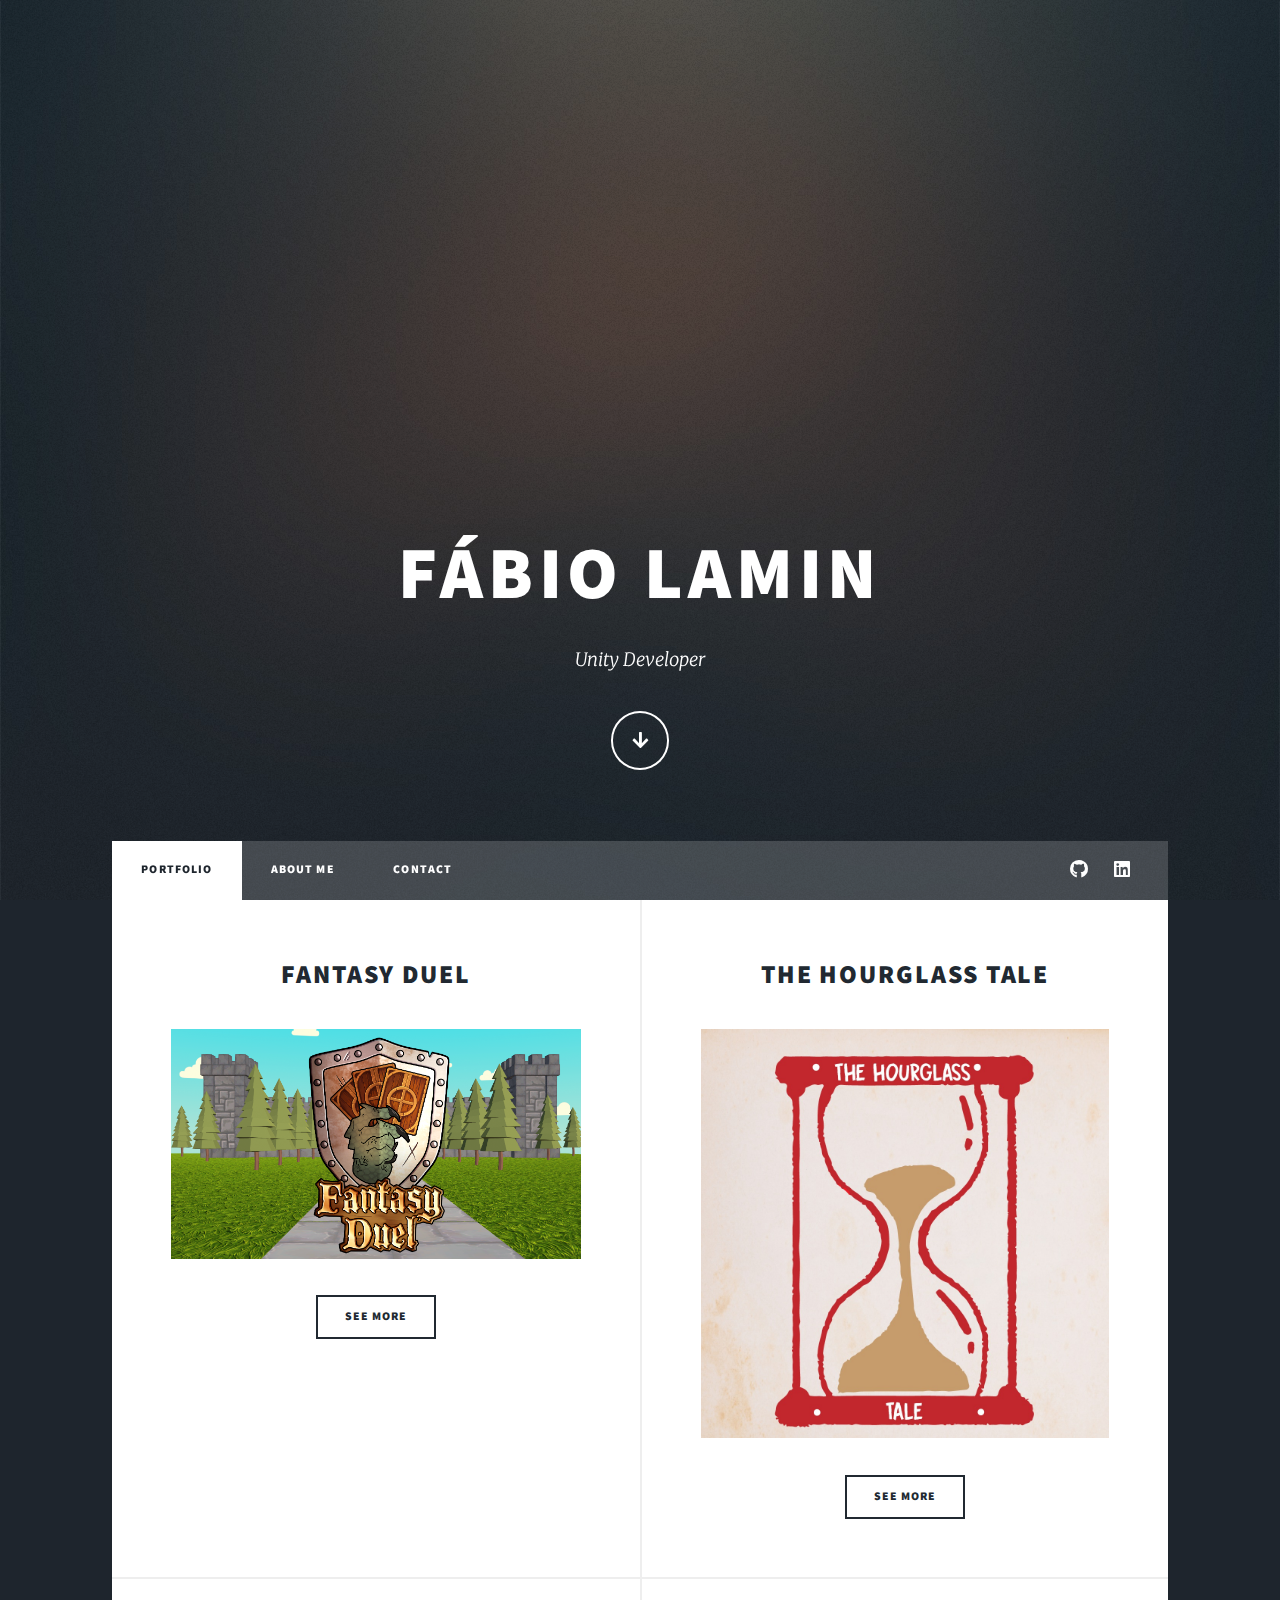
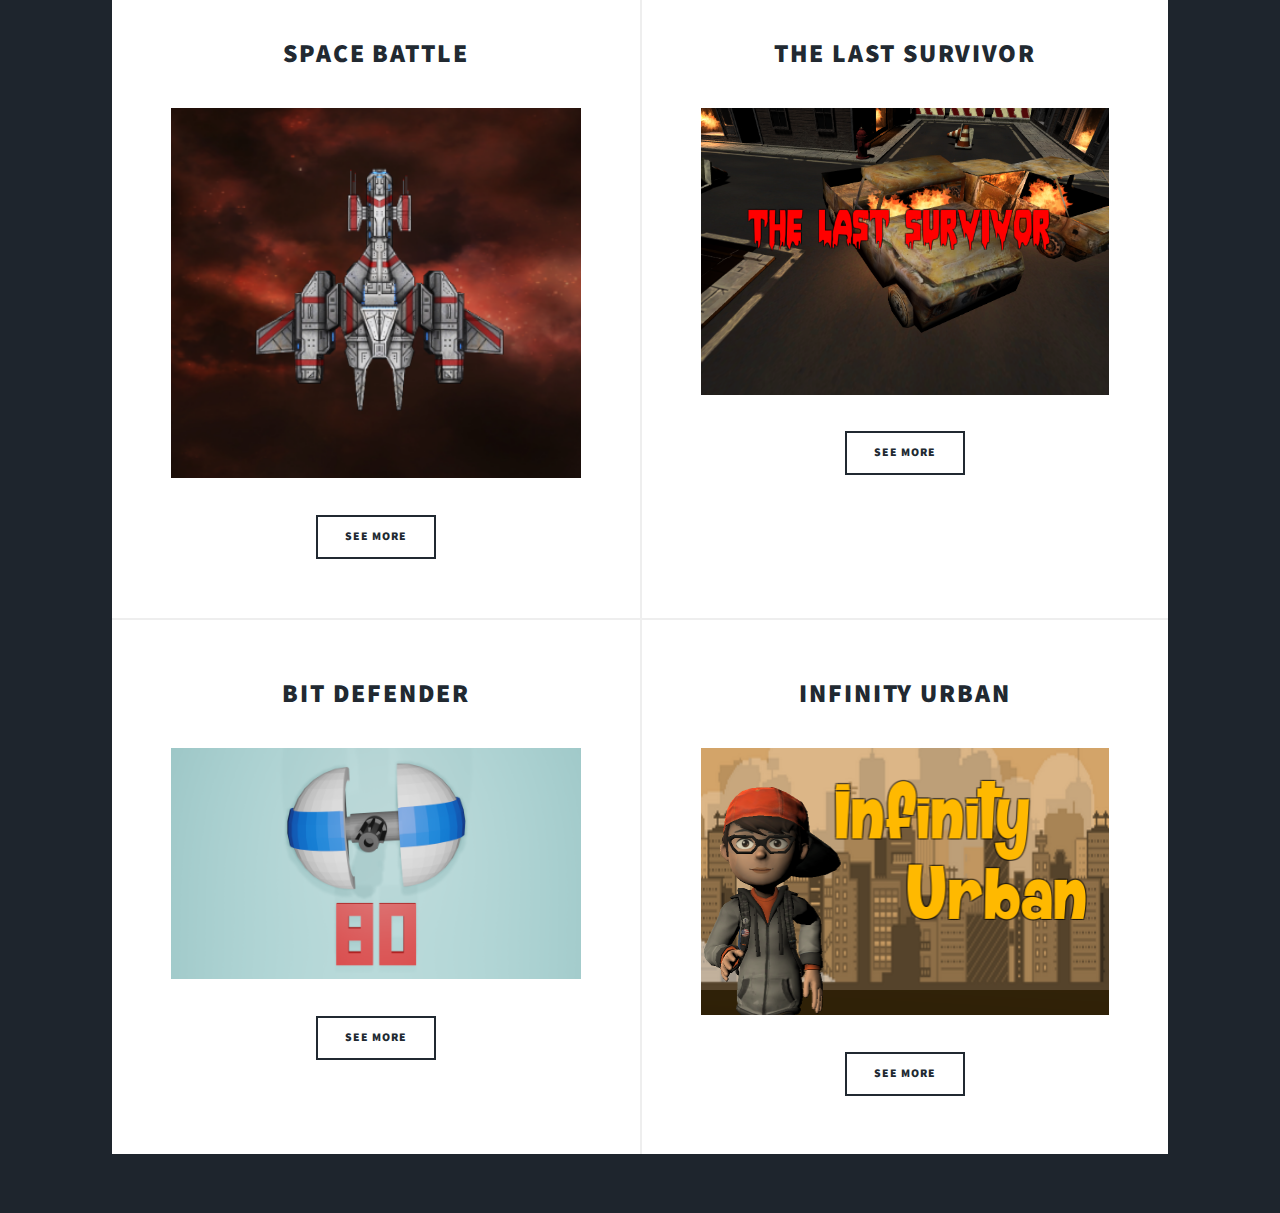
==== commit 082b1784: "Update index.html" ====
--- a/index.html
+++ b/index.html
@@ -50,7 +50,7 @@
 									<header>
 										<h2>Fantasy Duel</h2>
 									</header>
-									<img class="image fit" src="images/fantasy_duel.png" alt="" />
+									<img class="image fit" src="images/fantasy_duel.PNG" alt="" />
 										<a href="fantasy-duel.html" class="button">See more</a>
 								</article>
 								<article>
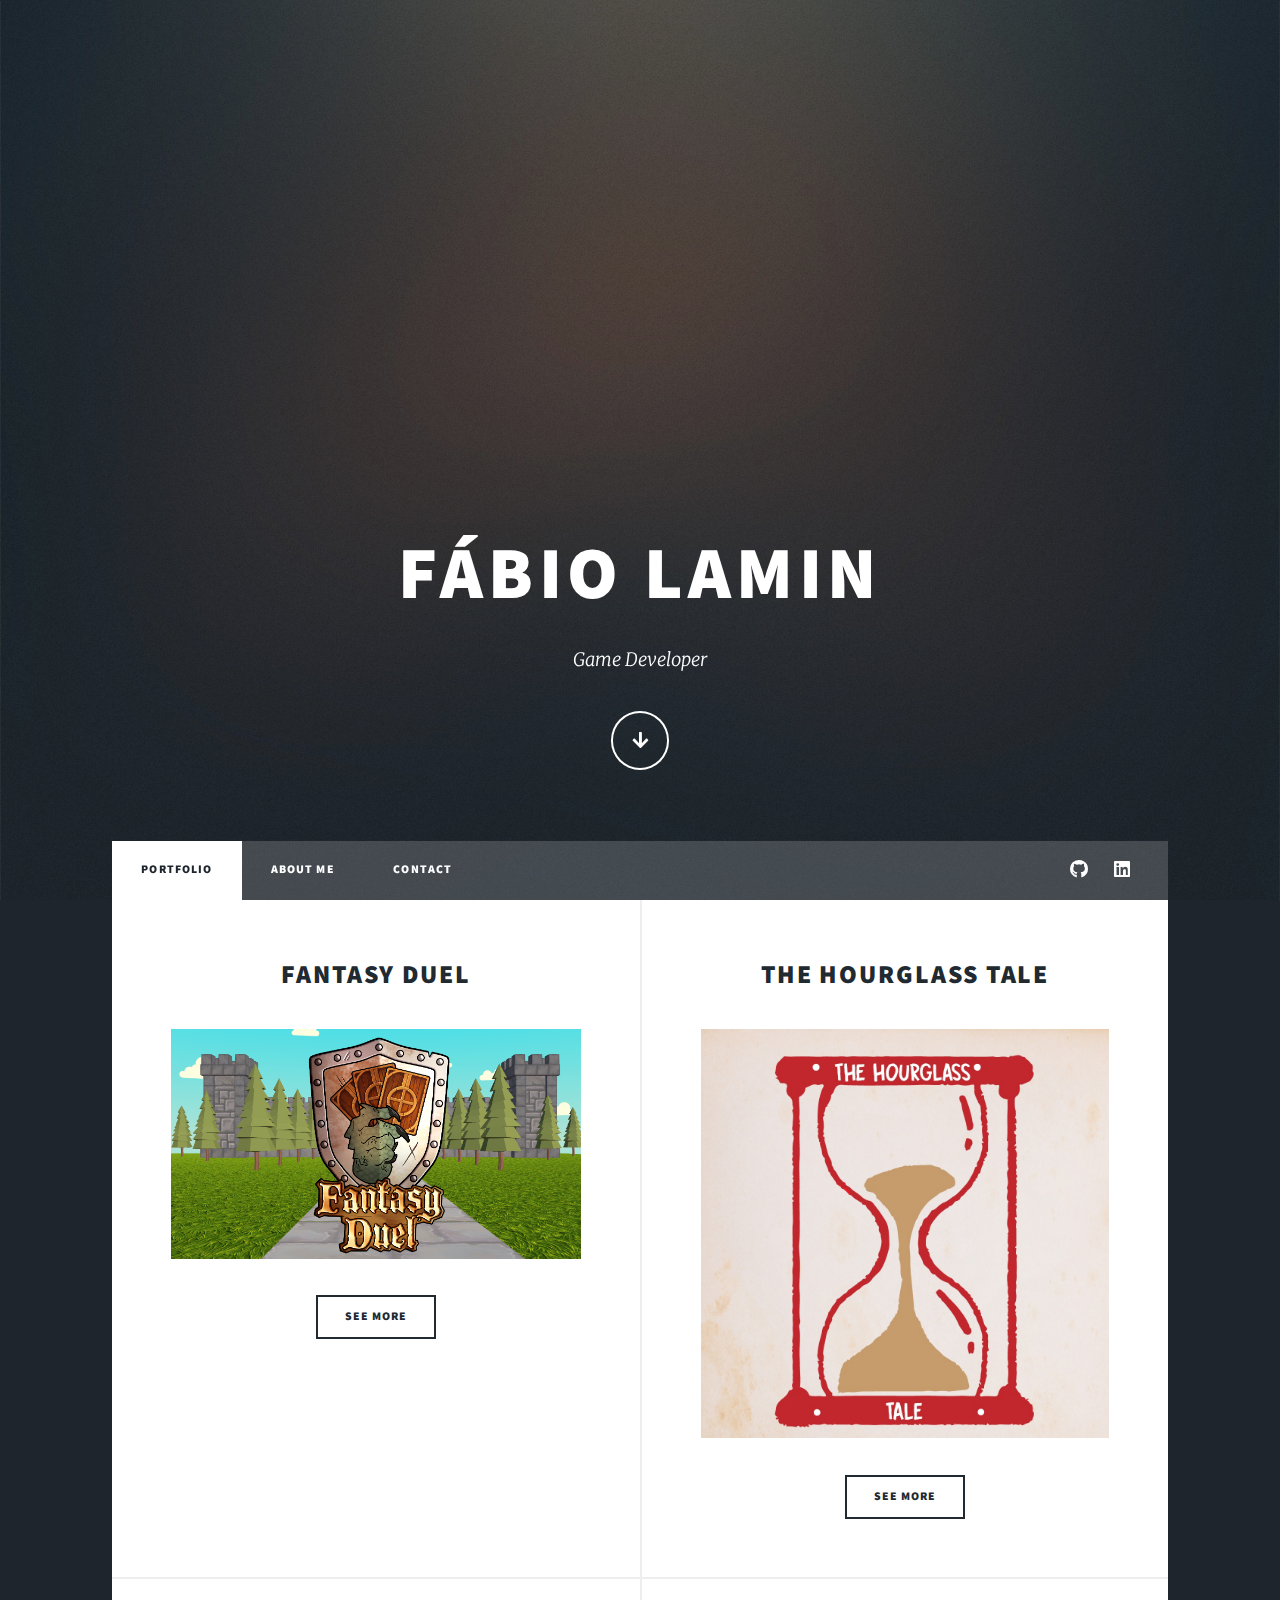
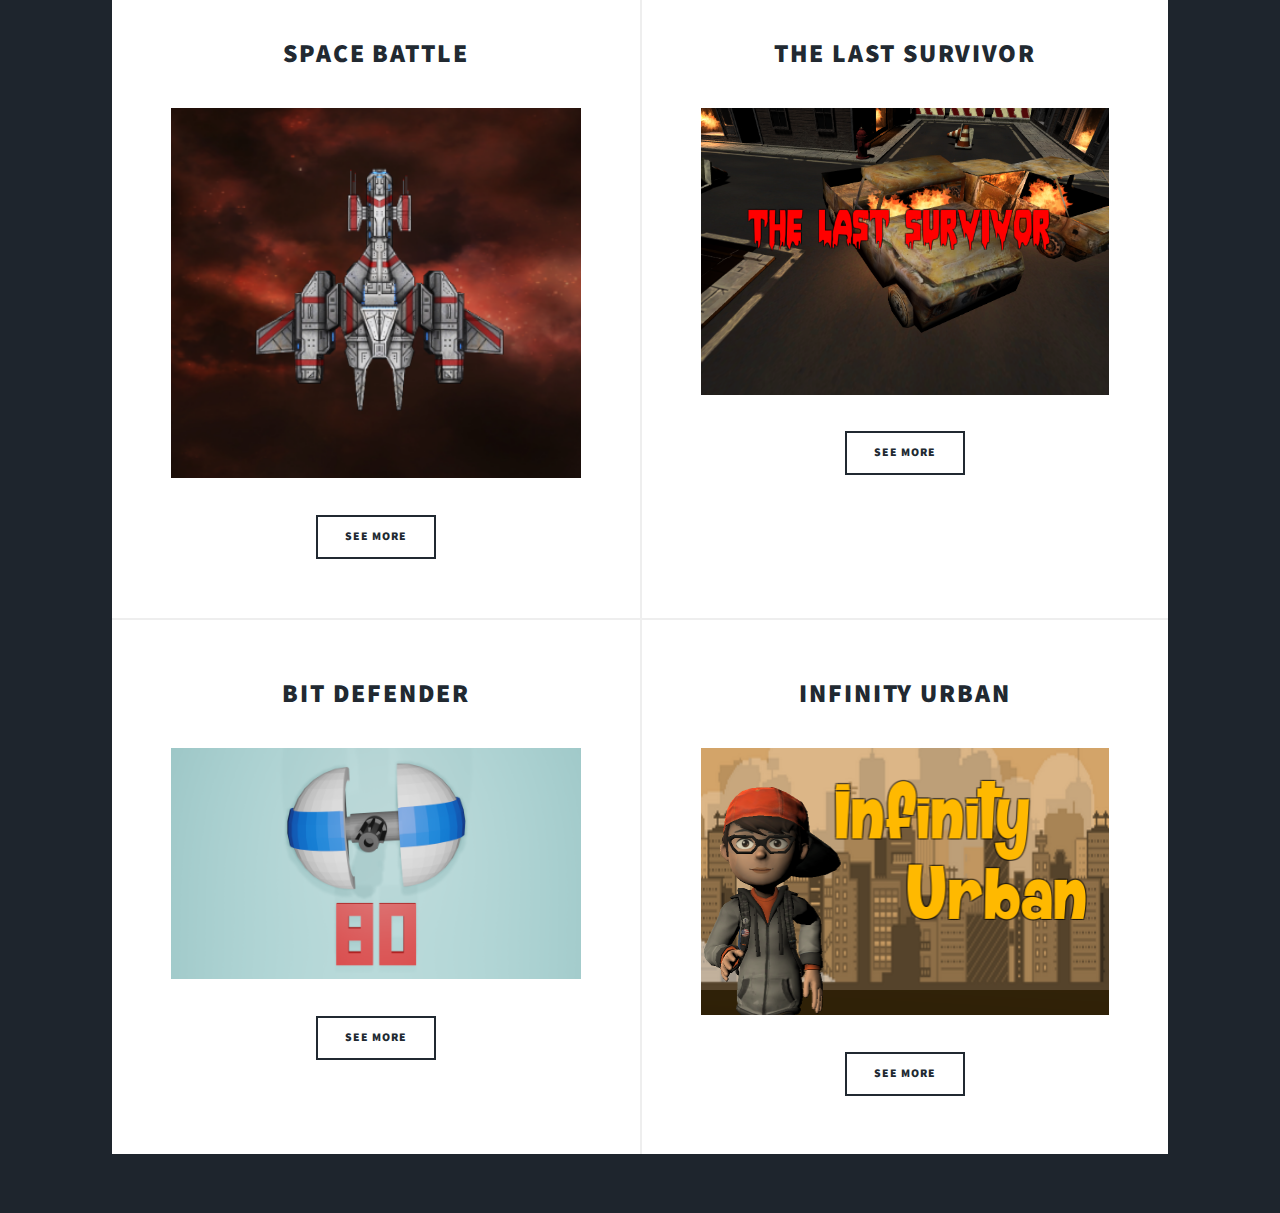
==== commit cc794410: "Update index.html" ====
--- a/index.html
+++ b/index.html
@@ -16,7 +16,7 @@
 				<!-- Intro -->
 					<div id="intro">
 						<h1>Fábio Lamin</h1>
-						<p>Unity Developer</p>
+						<p>Game Developer</p>
 						<ul class="actions">
 							<li><a href="#header" class="button icon solid solo fa-arrow-down scrolly">Continue</a></li>
 						</ul>
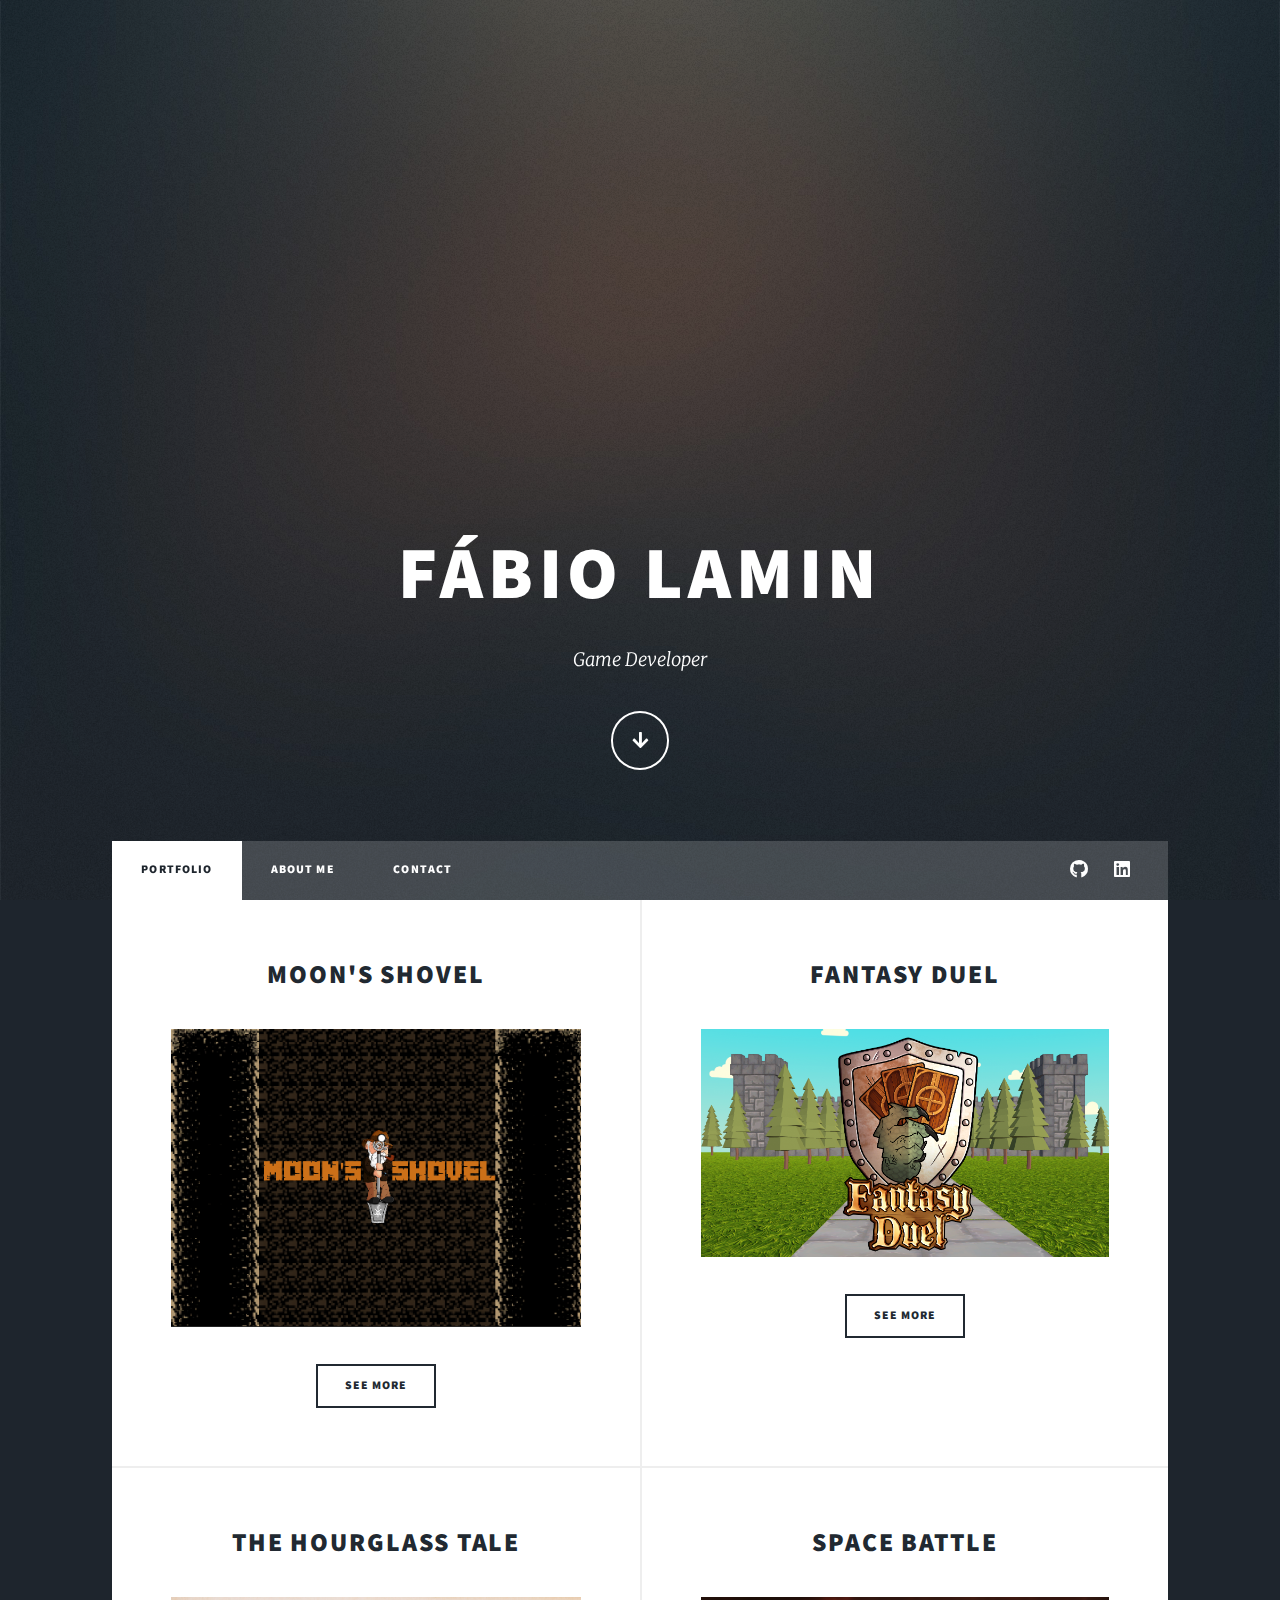
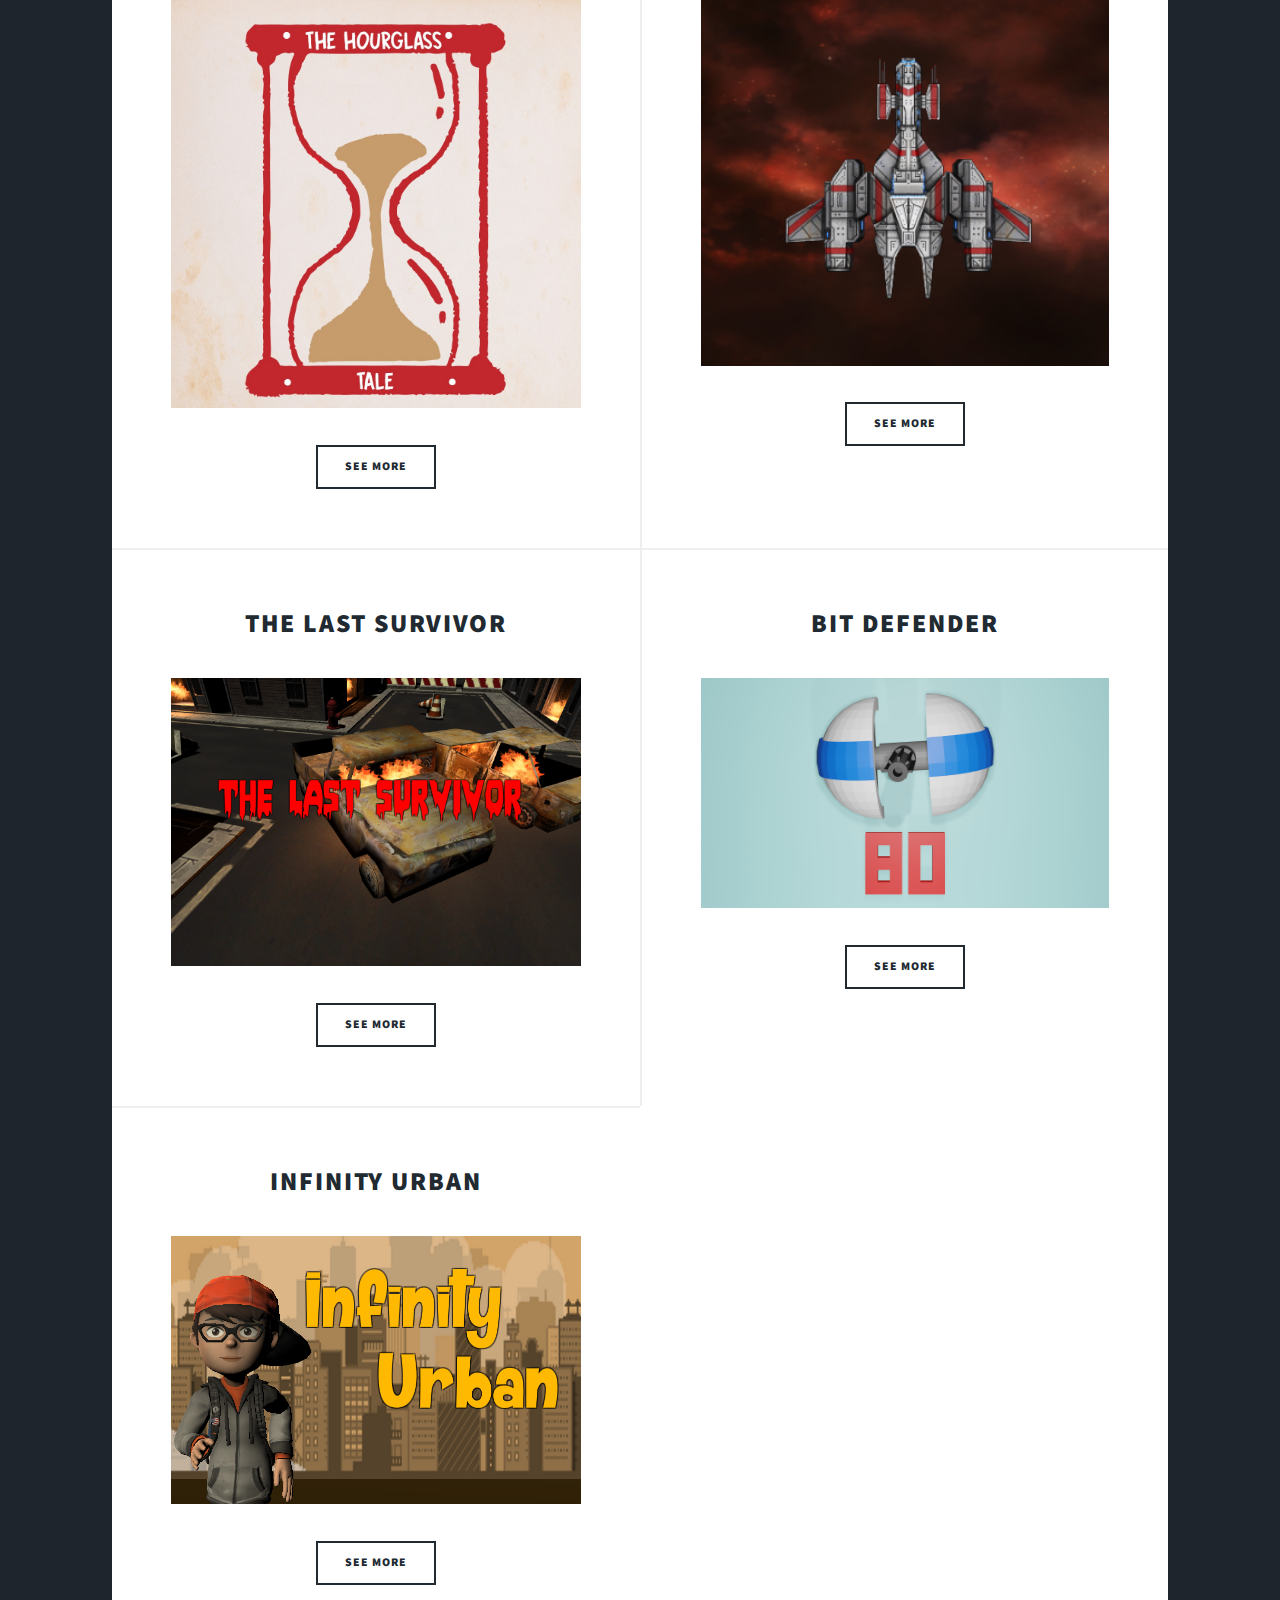
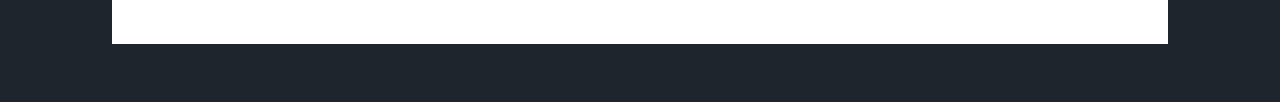
==== commit e6c1c060: "Update index.html" ====
--- a/index.html
+++ b/index.html
@@ -37,7 +37,7 @@
 						<ul class="icons">
 			
 							<li><a href="https://github.com/fabiolamin" target="_blank" class="icon brands fa-github"><span class="label">GitHub</span></a></li>
-							<li><a href="https://www.linkedin.com/in/fábio-lamin-81b87516a" target="_blank" class="icon brands fa-linkedin"><span class="label">Linkedin</span></a></li>
+							<li><a href="https://www.linkedin.com/in/f%C3%A1bio-lamin-81b87516a/" target="_blank" class="icon brands fa-linkedin"><span class="label">Linkedin</span></a></li>
 							
 						</ul>
 					</nav>
@@ -46,6 +46,13 @@
 					<div id="main">
 						<!-- Posts -->
 							<section class="posts">
+								<article>
+									<header>
+										<h2>Moon's Shovel</h2>
+									</header>
+									<img class="image fit" src="images/moons-shovel-logo.PNG" alt="" />
+										<a href="moons-shovel.html" class="button">See more</a>
+								</article>
 								<article>
 									<header>
 										<h2>Fantasy Duel</h2>
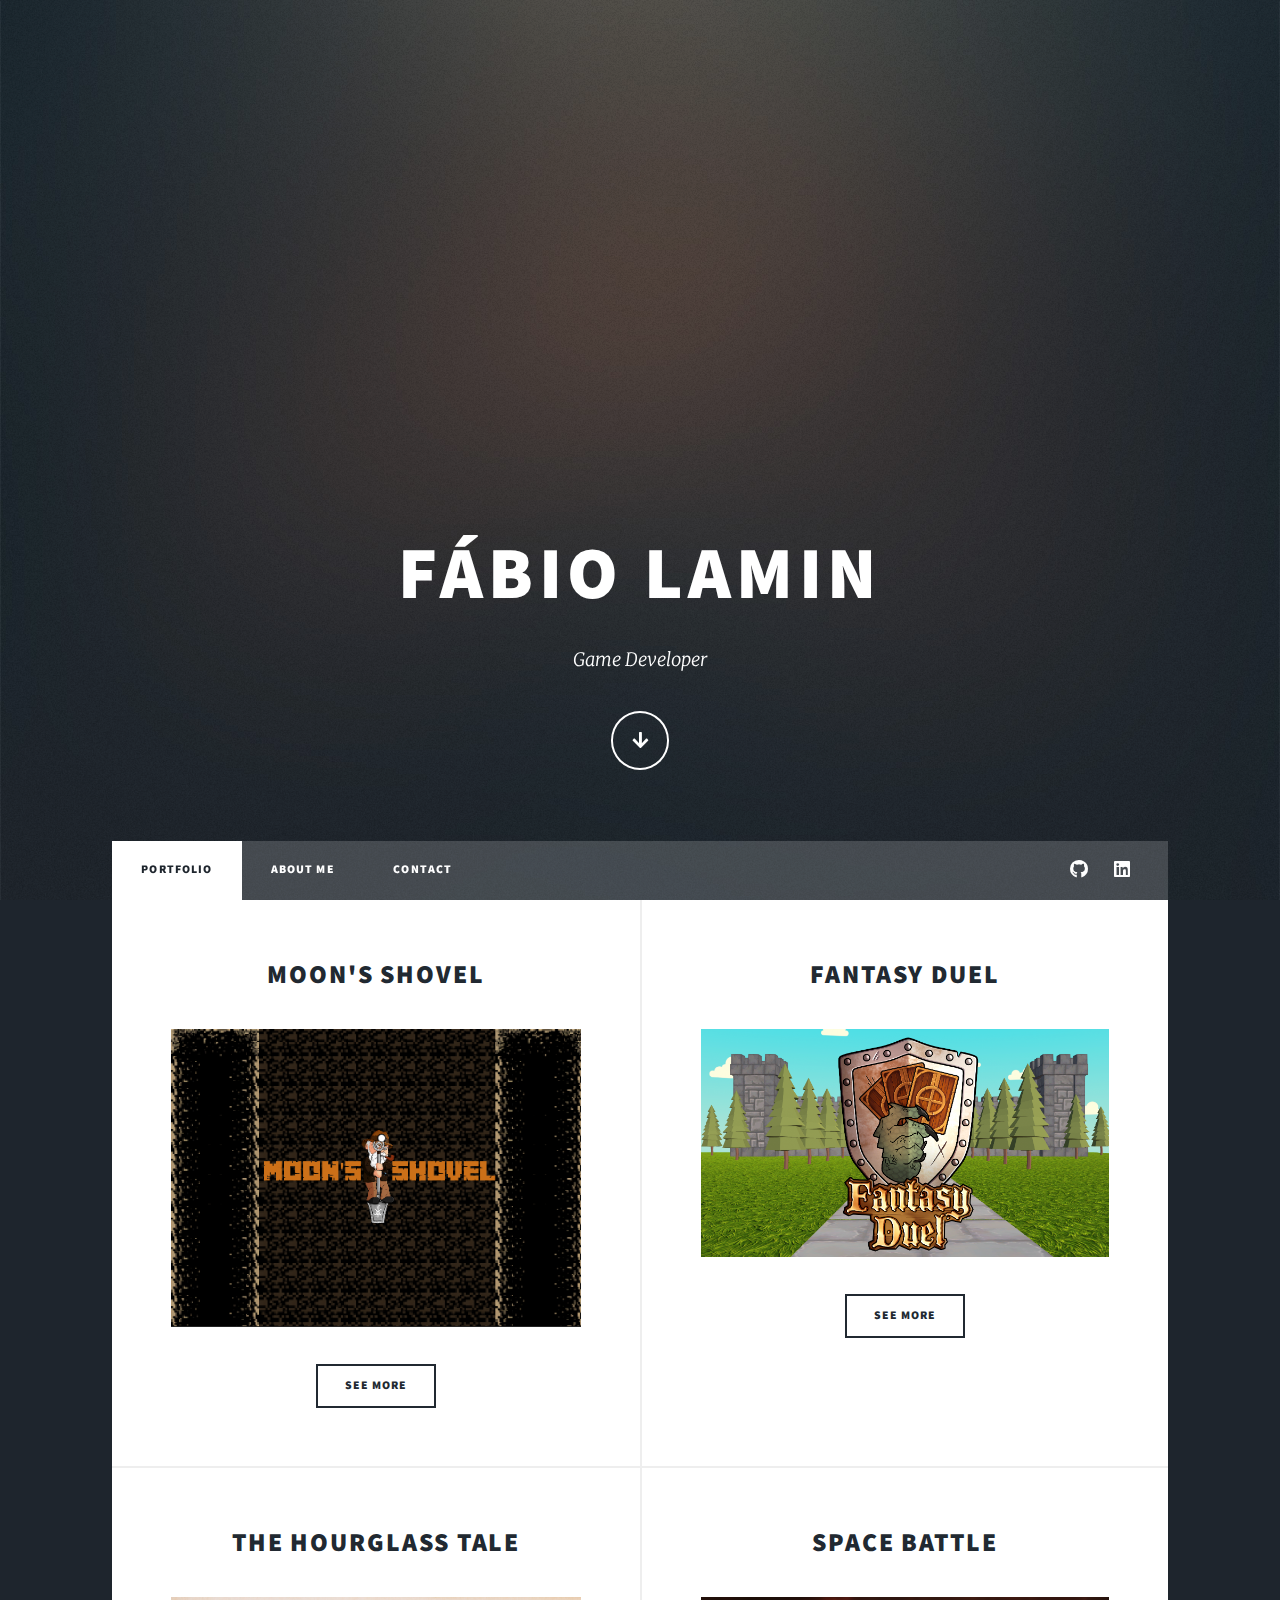
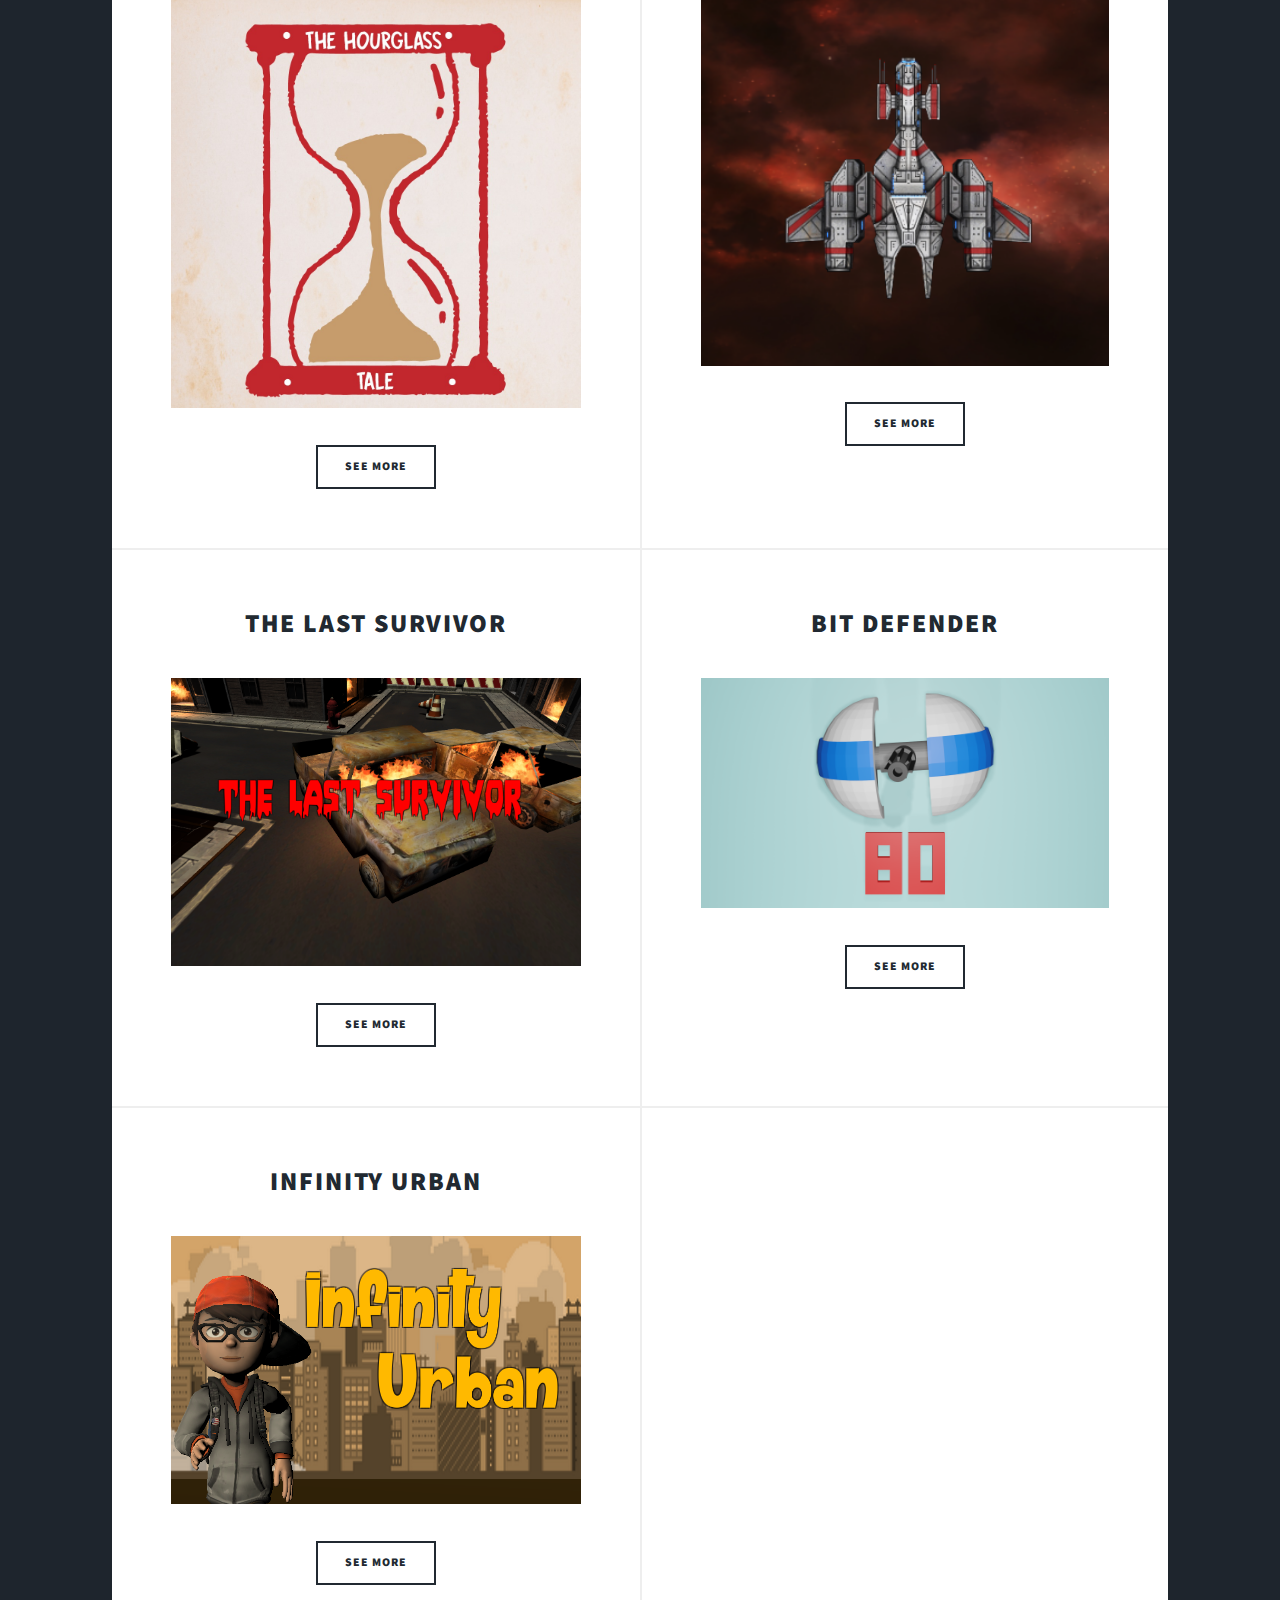
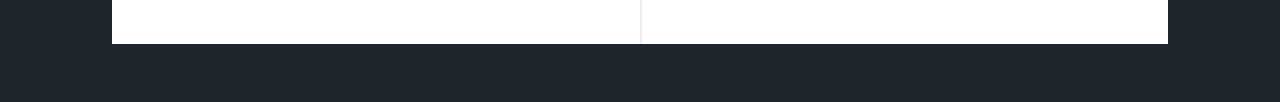
==== commit b3722751: "Update index.html" ====
--- a/index.html
+++ b/index.html
@@ -95,6 +95,9 @@
 									<img class="image fit" src="images/infinity_urban.PNG" alt="" />
 										<a href="infinity-urban.html" class="button">See more</a>
 								</article>
+								<article>
+									
+								</article>
 							</section>
 
 					</div>
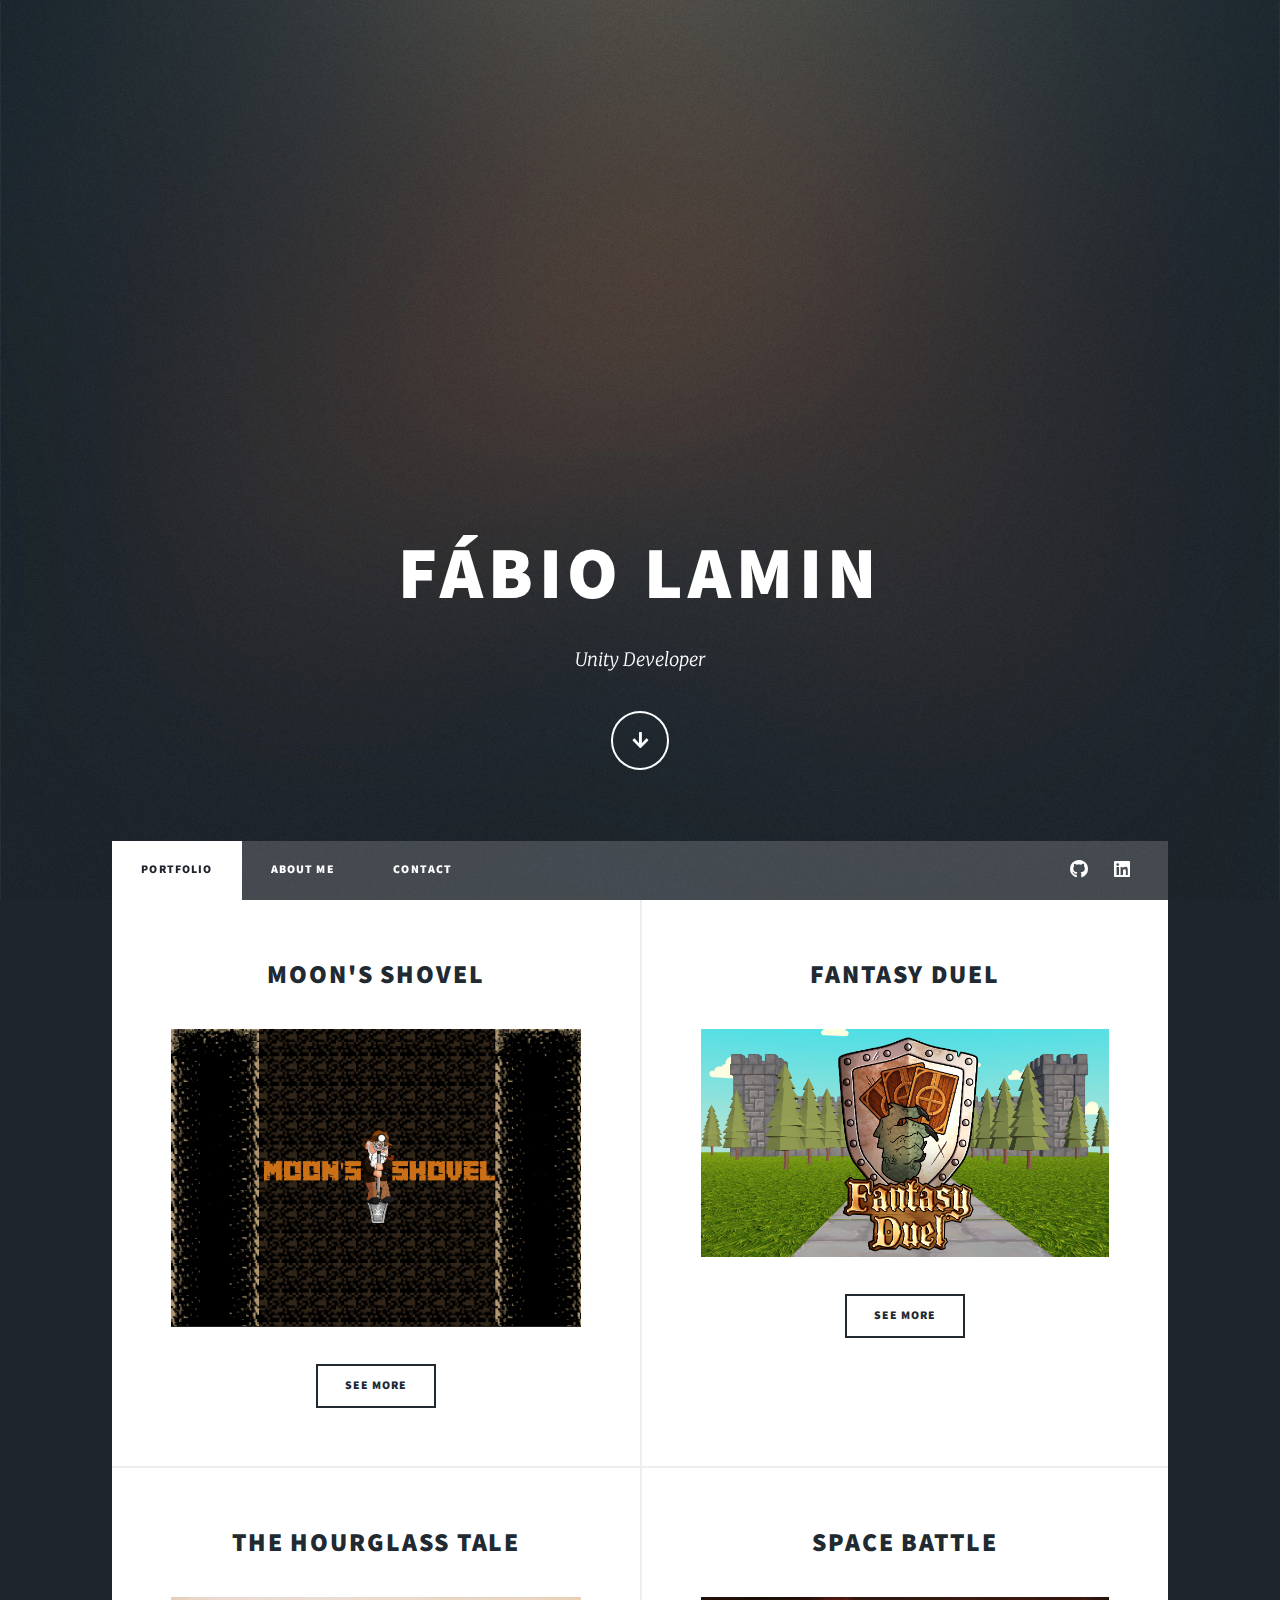
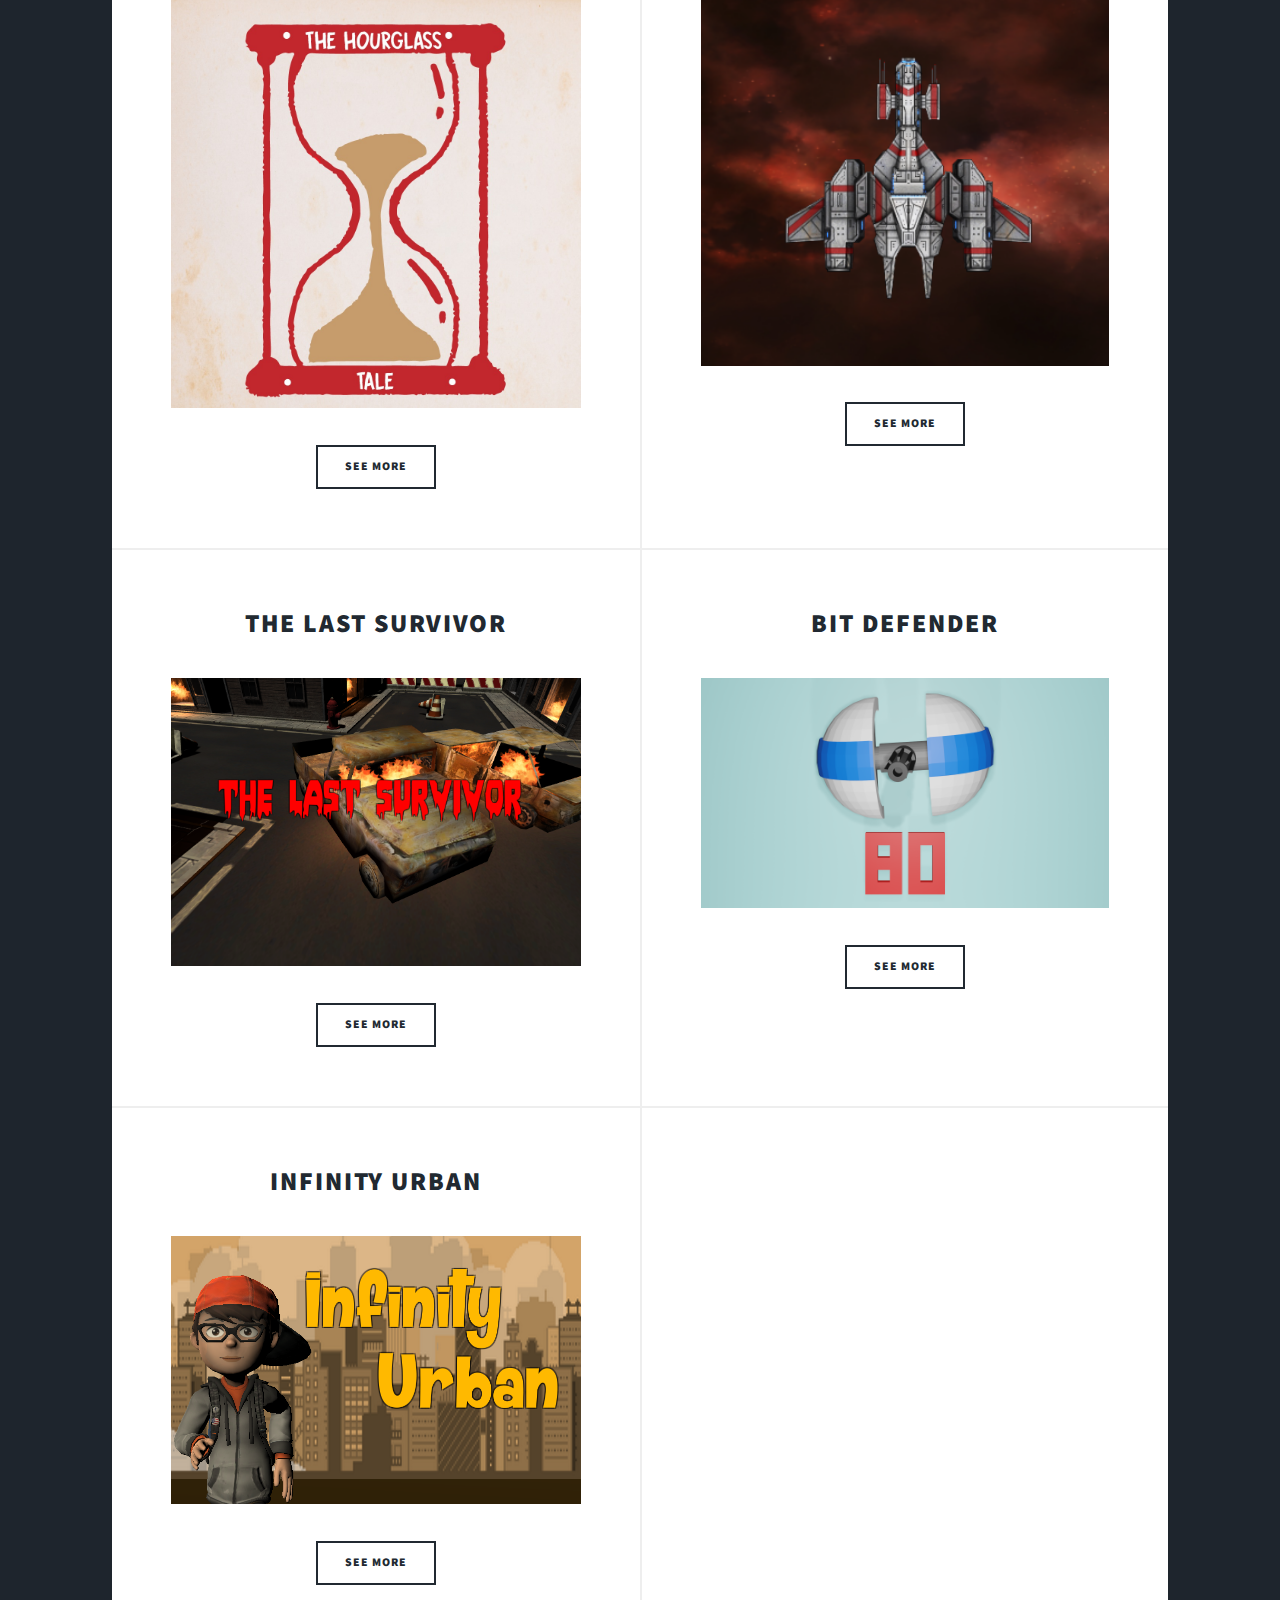
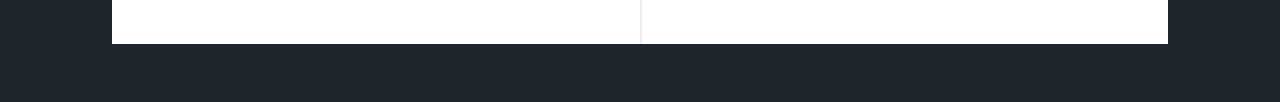
==== commit 8f2b7737: "Update index.html" ====
--- a/index.html
+++ b/index.html
@@ -16,7 +16,7 @@
 				<!-- Intro -->
 					<div id="intro">
 						<h1>Fábio Lamin</h1>
-						<p>Game Developer</p>
+						<p>Unity Developer</p>
 						<ul class="actions">
 							<li><a href="#header" class="button icon solid solo fa-arrow-down scrolly">Continue</a></li>
 						</ul>
